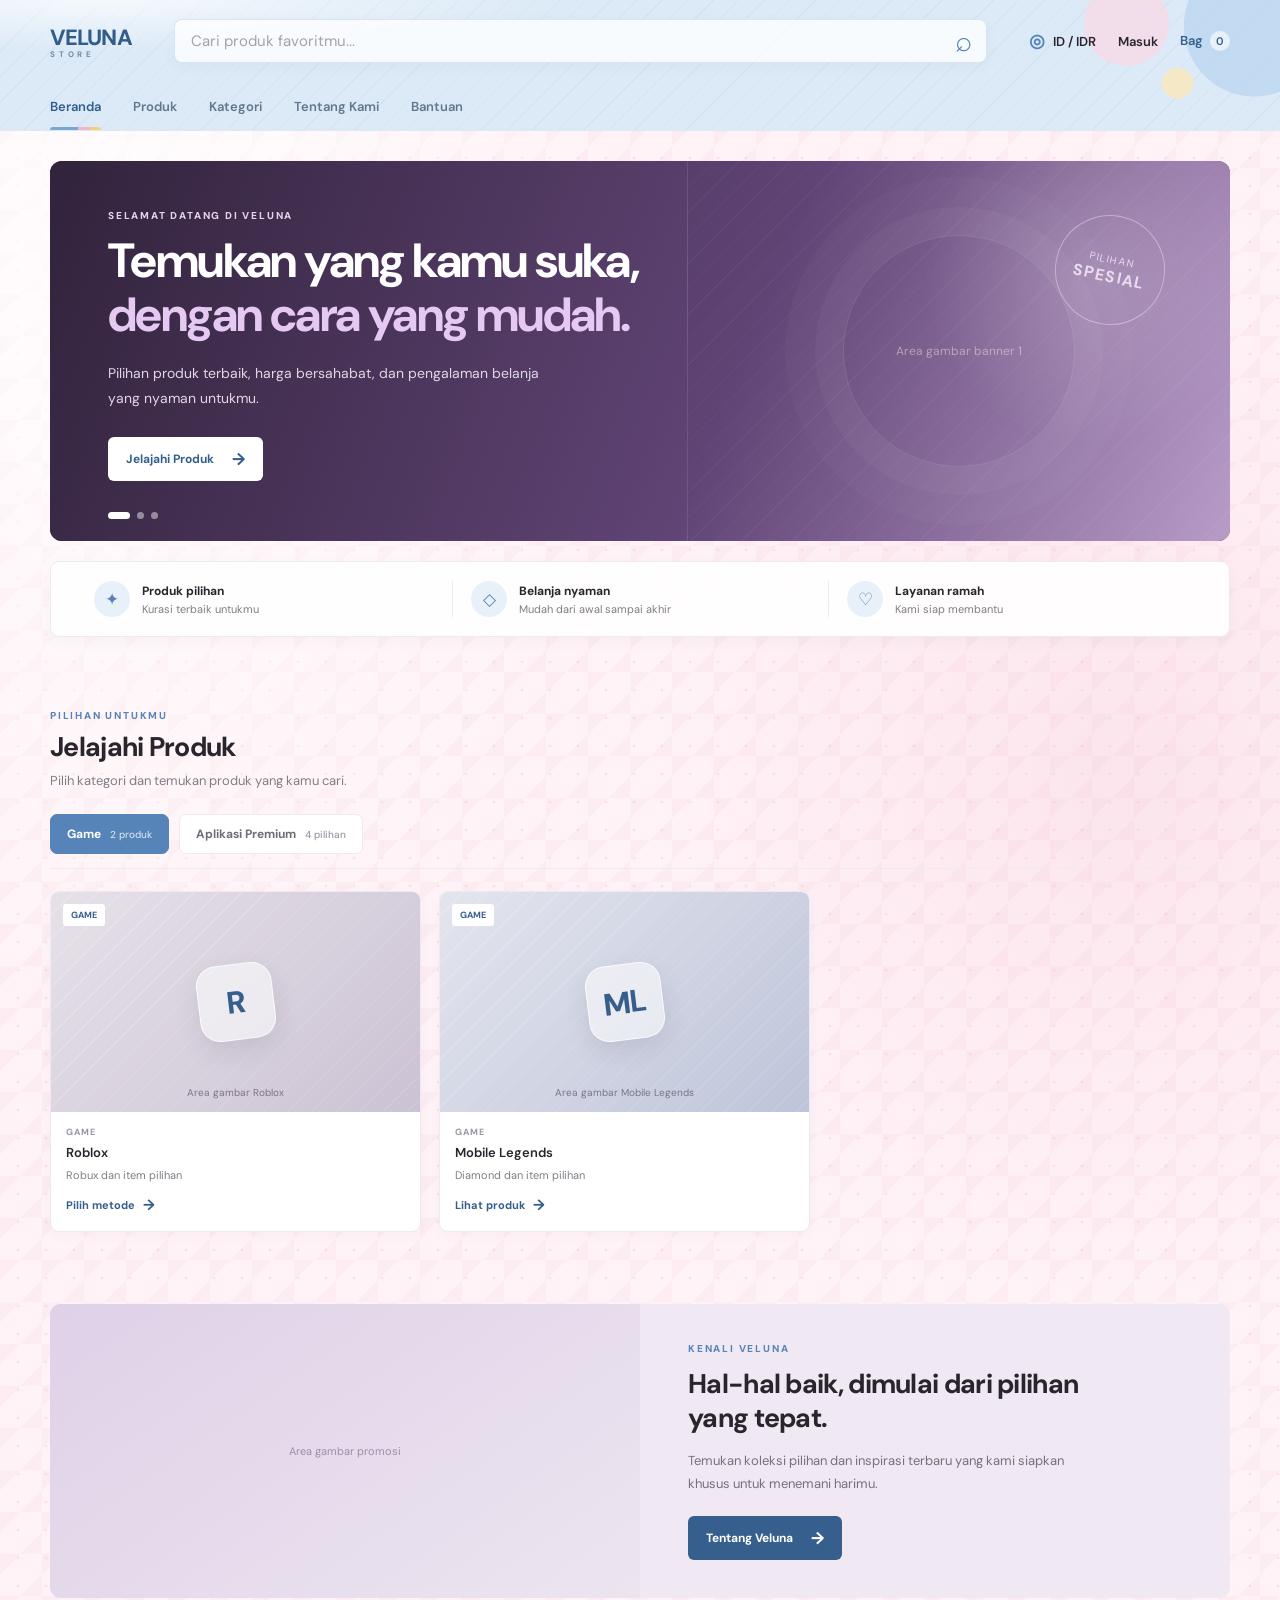
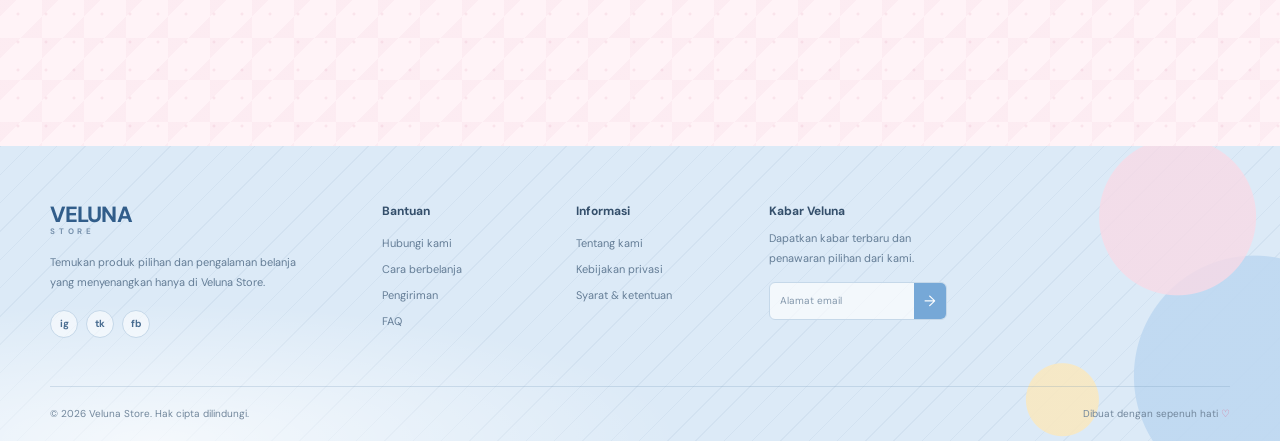
==== index.html @ 5e6383b8 "Roblox Feature Store" ====
<!DOCTYPE html>
<html lang="id">
<head>
  <meta charset="UTF-8">
  <meta name="viewport" content="width=device-width, initial-scale=1.0">
  <meta name="description" content="Veluna Store — temukan produk pilihan dan penawaran spesial.">
  <title>Veluna Store — Belanja Pilihanmu</title>
  <link rel="preconnect" href="https://fonts.googleapis.com">
  <link rel="preconnect" href="https://fonts.gstatic.com" crossorigin>
  <link href="https://fonts.googleapis.com/css2?family=DM+Sans:wght@400;500;600;700;800&display=swap" rel="stylesheet">
  <link rel="stylesheet" href="style.css">
</head>
<body>
  <header class="site-header">
    <div class="header-top page-width">
      <a class="brand" href="#" aria-label="Veluna Store beranda">VELUNA<span>STORE</span></a>

      <form class="search" role="search">
        <label class="sr-only" for="site-search">Cari produk</label>
        <input id="site-search" type="search" placeholder="Cari produk favoritmu...">
        <button type="submit" aria-label="Cari">⌕</button>
      </form>

      <div class="header-actions">
        <button class="locale" type="button"><span aria-hidden="true">◎</span> ID / IDR</button>
        <a class="login-link" href="#">Masuk</a>
        <a class="cart-link" href="#" aria-label="Keranjang belanja">Bag <span>0</span></a>
      </div>
    </div>

    <nav class="main-nav page-width" aria-label="Navigasi utama">
      <a class="active" href="#">Beranda</a>
      <a href="#produk">Produk</a>
      <a href="#kategori">Kategori</a>
      <a href="#tentang">Tentang Kami</a>
      <a href="#bantuan">Bantuan</a>
    </nav>
  </header>

  <main>
    <section class="hero page-width" aria-label="Penawaran unggulan" aria-roledescription="carousel" data-carousel>
      <div class="hero-track" data-carousel-track aria-live="off">
        <article class="hero-slide is-active" aria-roledescription="slide" aria-label="1 dari 3">
          <div class="hero-copy">
            <p class="eyebrow">SELAMAT DATANG DI VELUNA</p>
            <h1>Temukan yang kamu suka,<br><span>dengan cara yang mudah.</span></h1>
            <p class="hero-description">Pilihan produk terbaik, harga bersahabat, dan pengalaman belanja yang nyaman untukmu.</p>
            <a class="button button-light" href="#produk">Jelajahi Produk <span aria-hidden="true">→</span></a>
          </div>
          <div class="hero-art" aria-label="Area gambar banner pertama" role="img">
            <span class="image-hint">Area gambar banner 1</span>
            <span class="hero-badge">PILIHAN<br><strong>SPESIAL</strong></span>
          </div>
        </article>
        <article class="hero-slide" aria-roledescription="slide" aria-label="2 dari 3" aria-hidden="true" inert>
          <div class="hero-copy">
            <p class="eyebrow">KOLEKSI TERBARU</p>
            <h1>Awali harimu dengan<br><span>inspirasi yang baru.</span></h1>
            <p class="hero-description">Jelajahi koleksi terbaru Veluna dan temukan pilihan yang paling cocok untukmu.</p>
            <a class="button button-light" href="#produk">Lihat Koleksi <span aria-hidden="true">→</span></a>
          </div>
          <div class="hero-art" aria-label="Area gambar banner kedua" role="img">
            <span class="image-hint">Area gambar banner 2</span>
            <span class="hero-badge">KOLEKSI<br><strong>BARU</strong></span>
          </div>
        </article>
        <article class="hero-slide" aria-roledescription="slide" aria-label="3 dari 3" aria-hidden="true" inert>
          <div class="hero-copy">
            <p class="eyebrow">PENAWARAN KHUSUS</p>
            <h1>Hal istimewa untuk<br><span>momen spesialmu.</span></h1>
            <p class="hero-description">Temukan produk pilihan dan penawaran menarik yang sudah disiapkan untukmu.</p>
            <a class="button button-light" href="#produk">Temukan Pilihan <span aria-hidden="true">→</span></a>
          </div>
          <div class="hero-art" aria-label="Area gambar banner ketiga" role="img">
            <span class="image-hint">Area gambar banner 3</span>
            <span class="hero-badge">PILIHAN<br><strong>VELUNA</strong></span>
          </div>
        </article>
      </div>
      <button class="carousel-arrow carousel-previous" type="button" aria-label="Banner sebelumnya" data-carousel-previous>‹</button>
      <button class="carousel-arrow carousel-next" type="button" aria-label="Banner berikutnya" data-carousel-next>›</button>
      <div class="hero-dots" role="group" aria-label="Pilih banner">
        <button class="selected" type="button" aria-label="Tampilkan banner 1" aria-current="true" data-carousel-dot="0"></button>
        <button type="button" aria-label="Tampilkan banner 2" data-carousel-dot="1"></button>
        <button type="button" aria-label="Tampilkan banner 3" data-carousel-dot="2"></button>
      </div>
    </section>

    <section class="benefits page-width" aria-label="Keunggulan Veluna Store">
      <div><span class="benefit-icon">✦</span><p><strong>Produk pilihan</strong><small>Kurasi terbaik untukmu</small></p></div>
      <div><span class="benefit-icon">◇</span><p><strong>Belanja nyaman</strong><small>Mudah dari awal sampai akhir</small></p></div>
      <div><span class="benefit-icon">♡</span><p><strong>Layanan ramah</strong><small>Kami siap membantu</small></p></div>
    </section>

    <section class="product-section page-width" id="produk">
      <div class="section-heading">
        <div>
          <p class="eyebrow">PILIHAN UNTUKMU</p>
          <h2>Jelajahi Produk</h2>
          <p class="section-description">Pilih kategori dan temukan produk yang kamu cari.</p>
        </div>
      </div>

      <div class="category-pills" id="kategori" role="tablist" aria-label="Kategori produk">
        <button class="pill active" id="tab-game" type="button" role="tab" aria-selected="true" aria-controls="panel-game" data-product-tab="game">Game <span>2 produk</span></button>
        <button class="pill" id="tab-premium" type="button" role="tab" aria-selected="false" aria-controls="panel-premium" data-product-tab="premium" tabindex="-1">Aplikasi Premium <span>4 pilihan</span></button>
      </div>

      <div class="product-panel" id="panel-game" role="tabpanel" aria-labelledby="tab-game" data-product-panel="game">
        <div class="product-grid game-grid">
          <article class="product-card">
            <a class="product-image game-image roblox-image" href="roblox.html" data-roblox-methods aria-label="Pilih metode top up Roblox"><span class="game-mark" aria-hidden="true">R</span><span class="image-label">Area gambar Roblox</span><b>GAME</b></a>
            <div class="product-info"><p class="product-category">GAME</p><h3>Roblox</h3><p class="product-detail">Robux dan item pilihan</p><a class="product-cta" href="roblox.html" data-roblox-methods>Pilih metode <span aria-hidden="true">→</span></a></div>
          </article>
          <article class="product-card">
            <a class="product-image game-image ml-image" href="#" aria-label="Area gambar Mobile Legends"><span class="game-mark" aria-hidden="true">ML</span><span class="image-label">Area gambar Mobile Legends</span><b>GAME</b></a>
            <div class="product-info"><p class="product-category">GAME</p><h3>Mobile Legends</h3><p class="product-detail">Diamond dan item pilihan</p><a class="product-cta" href="#">Lihat produk <span aria-hidden="true">→</span></a></div>
          </article>
        </div>
      </div>

      <div class="product-panel" id="panel-premium" role="tabpanel" aria-labelledby="tab-premium" data-product-panel="premium" hidden>
        <div class="product-grid premium-grid">
          <article class="product-card">
            <a class="product-image premium-image" href="#" aria-label="Area gambar aplikasi premium 1"><span class="premium-mark">01</span><span class="image-label">Area gambar aplikasi</span><b>SEGERA HADIR</b></a>
            <div class="product-info"><p class="product-category">APLIKASI PREMIUM</p><h3>Nama aplikasi</h3><p class="product-detail">Detail produk menyusul</p><a class="product-cta" href="#">Lihat detail <span aria-hidden="true">→</span></a></div>
          </article>
          <article class="product-card">
            <a class="product-image premium-image premium-tone-two" href="#" aria-label="Area gambar aplikasi premium 2"><span class="premium-mark">02</span><span class="image-label">Area gambar aplikasi</span><b>SEGERA HADIR</b></a>
            <div class="product-info"><p class="product-category">APLIKASI PREMIUM</p><h3>Nama aplikasi</h3><p class="product-detail">Detail produk menyusul</p><a class="product-cta" href="#">Lihat detail <span aria-hidden="true">→</span></a></div>
          </article>
          <article class="product-card">
            <a class="product-image premium-image premium-tone-three" href="#" aria-label="Area gambar aplikasi premium 3"><span class="premium-mark">03</span><span class="image-label">Area gambar aplikasi</span><b>SEGERA HADIR</b></a>
            <div class="product-info"><p class="product-category">APLIKASI PREMIUM</p><h3>Nama aplikasi</h3><p class="product-detail">Detail produk menyusul</p><a class="product-cta" href="#">Lihat detail <span aria-hidden="true">→</span></a></div>
          </article>
          <article class="product-card">
            <a class="product-image premium-image premium-tone-four" href="#" aria-label="Area gambar aplikasi premium 4"><span class="premium-mark">04</span><span class="image-label">Area gambar aplikasi</span><b>SEGERA HADIR</b></a>
            <div class="product-info"><p class="product-category">APLIKASI PREMIUM</p><h3>Nama aplikasi</h3><p class="product-detail">Detail produk menyusul</p><a class="product-cta" href="#">Lihat detail <span aria-hidden="true">→</span></a></div>
          </article>
        </div>
      </div>
    </section>

    <section class="promo page-width">
      <div class="promo-art" role="img" aria-label="Area gambar promosi"><span>Area gambar promosi</span></div>
      <div class="promo-copy">
        <p class="eyebrow">KENALI VELUNA</p>
        <h2>Hal-hal baik, dimulai dari pilihan yang tepat.</h2>
        <p>Temukan koleksi pilihan dan inspirasi terbaru yang kami siapkan khusus untuk menemani harimu.</p>
        <a class="button button-dark" href="#tentang">Tentang Veluna <span aria-hidden="true">→</span></a>
      </div>
    </section>

    <section class="article-section page-width" id="artikel">
      <!-- <div class="section-heading">
        <div>
          <p class="eyebrow">CERITA & INSPIRASI</p>
          <h2>Artikel terbaru</h2>
          <p class="section-description">Temukan cerita, tips, dan inspirasi dari Veluna.</p>
        </div>
        <a class="text-link" href="#">Lihat semua artikel <span aria-hidden="true">→</span></a>
      </div>
      <div class="article-grid">
        <a class="article-card" href="#"><span class="article-image"><span>Area gambar artikel</span></span><span class="article-content"><small>INSPIRASI · 5 MENIT BACA</small><strong>Temukan inspirasi baru bersama Veluna</strong><span>Baca selengkapnya →</span></span></a>
        <a class="article-card" href="#"><span class="article-image article-image-two"><span>Area gambar artikel</span></span><span class="article-content"><small>PANDUAN · 3 MENIT BACA</small><strong>Tips memilih produk yang tepat untukmu</strong><span>Baca selengkapnya →</span></span></a>
        <a class="article-card" href="#"><span class="article-image article-image-three"><span>Area gambar artikel</span></span><span class="article-content"><small>VELUNA · 4 MENIT BACA</small><strong>Cerita di balik koleksi pilihan kami</strong><span>Baca selengkapnya →</span></span></a>
      </div> -->
    </section>
  </main>

  <dialog class="roblox-method-dialog" aria-labelledby="roblox-method-title" data-roblox-method-dialog>
    <div class="method-dialog-content">
      <button class="method-dialog-close" type="button" aria-label="Tutup pilihan metode" data-method-dialog-close>×</button>
      <p class="eyebrow">PILIH JENIS LAYANAN</p>
      <h2 id="roblox-method-title">Top up Roblox</h2>
      <p class="method-dialog-intro">Pilih metode kategori Roblox untuk melihat paket yang tersedia.</p>
      <div class="roblox-method-options">
        <a class="roblox-method-option" href="roblox.html">
          <span class="method-option-icon" aria-hidden="true">V</span>
          <span><strong>Robux Visend</strong><small>Proses kirim Robux hanya menggunakan username.</small></span>
          <span class="method-option-arrow" aria-hidden="true">→</span>
        </a>
        <a class="roblox-method-option vilog-option" href="roblox-vilog.html">
          <span class="method-option-icon" aria-hidden="true">V</span>
          <span><strong>Robux Vilog</strong><small>Proses kirim Robux menggunakan login akun.</small></span>
          <span class="method-option-arrow" aria-hidden="true">→</span>
        </a>
        <a class="roblox-method-option gig-option" href="roblox-gig.html">
          <span class="method-option-icon" aria-hidden="true">G</span>
          <span><strong>GIG <small>(Gift in Game)</small></strong><small>Halaman sedang disiapkan.</small></span>
          <span class="method-option-arrow" aria-hidden="true">→</span>
        </a>
      </div>
      <p class="method-security-note"><span aria-hidden="true">♧</span> Data dijamin keamanan dan kerahasiaan nya.</p>
    </div>
  </dialog>

  <footer class="site-footer" id="tentang">
    <div class="footer-main page-width">
      <div class="footer-about">
        <a class="brand footer-brand" href="#">VELUNA<span>STORE</span></a>
        <p>Temukan produk pilihan dan pengalaman belanja yang menyenangkan hanya di Veluna Store.</p>
        <div class="social-links" aria-label="Media sosial"><a href="#" aria-label="Instagram">ig</a><a href="#" aria-label="TikTok">tk</a><a href="#" aria-label="Facebook">fb</a></div>
      </div>
      <div class="footer-column">
        <h2>Bantuan</h2>
        <a href="#bantuan">Hubungi kami</a><a href="#bantuan">Cara berbelanja</a><a href="#bantuan">Pengiriman</a><a href="#bantuan">FAQ</a>
      </div>
      <div class="footer-column">
        <h2>Informasi</h2>
        <a href="#">Tentang kami</a><a href="#">Kebijakan privasi</a><a href="#">Syarat & ketentuan</a>
      </div>
      <div class="footer-column newsletter" id="bantuan">
        <h2>Kabar Veluna</h2>
        <p>Dapatkan kabar terbaru dan penawaran pilihan dari kami.</p>
        <form><label class="sr-only" for="email">Alamat email</label><input id="email" type="email" placeholder="Alamat email"><button type="submit" aria-label="Daftar">→</button></form>
      </div>
    </div>
    <div class="footer-bottom page-width"><p>© 2026 Veluna Store. Hak cipta dilindungi.</p><p>Dibuat dengan sepenuh hati <span aria-hidden="true">♡</span></p></div>
  </footer>
  <script src="script.js"></script>
</body>
</html>
---- style.css ----
:root {
  color-scheme: light;
  --ink: #29252d;
  --muted: #817c85;
  --surface: #ffffff;
  --canvas: #fff3f7;
  --line: #eeeaf0;
  --accent: #5684b8;
  --accent-dark: #365f8d;
  --lavender: #e8f1fa;
  --sky-soft: #eaf4fc;
  --sky: #d7eafb;
  --pink-soft: #fbe8ef;
  --pink: #eaa8bf;
  --yellow-soft: #fff5d8;
  --yellow: #f0d27c;
  --page-width: 1180px;
}

* { box-sizing: border-box; }

html { scroll-behavior: smooth; }

body {
  margin: 0;
  background-color: var(--canvas);
  background-image:
    radial-gradient(ellipse at 10% 12%, rgb(255 255 255 / 84%), transparent 31rem),
    radial-gradient(ellipse at 88% 38%, rgb(239 167 192 / 19%), transparent 30rem),
    radial-gradient(circle at 18px 18px, rgb(219 131 164 / 14%) 1.2px, transparent 1.8px),
    linear-gradient(135deg, rgb(225 151 178 / 8%) 25%, transparent 25%, transparent 75%, rgb(225 151 178 / 8%) 75%);
  background-size: auto, auto, 28px 28px, 42px 42px;
  color: var(--ink);
  font-family: "DM Sans", Arial, sans-serif;
  font-size: 15px;
  -webkit-font-smoothing: antialiased;
}

a { color: inherit; text-decoration: none; }
button, input { font: inherit; }
button, a { -webkit-tap-highlight-color: transparent; }

.page-width { width: min(var(--page-width), calc(100% - 64px)); margin-inline: auto; }
.sr-only { position: absolute; width: 1px; height: 1px; padding: 0; margin: -1px; overflow: hidden; clip: rect(0, 0, 0, 0); white-space: nowrap; border: 0; }

.site-header {
  position: relative;
  isolation: isolate;
  overflow: hidden;
  border-bottom: 1px solid #dce9f5;
  background-color: #dceaf7;
  background-image:
    radial-gradient(ellipse at 8% 0%, rgb(255 255 255 / 70%), transparent 29rem),
    radial-gradient(circle at 88% 18%, rgb(248 218 230 / 78%) 0 42px, transparent 43px),
    radial-gradient(circle at 92% 64%, rgb(250 232 190 / 86%) 0 15px, transparent 16px),
    radial-gradient(circle at 98% 20%, rgb(190 216 241 / 88%) 0 70px, transparent 71px),
    repeating-linear-gradient(135deg, rgb(54 95 141 / 5%) 0 1px, transparent 1px 18px);
}
.header-top { min-height: 82px; display: flex; align-items: center; gap: 42px; }
.brand { flex: 0 0 auto; color: #315d8a; font-size: 22px; font-weight: 800; letter-spacing: -.9px; }
.brand span { display: block; margin-top: -3px; color: #718ba6; font-size: 8px; font-weight: 700; letter-spacing: 3.8px; }
.search { height: 44px; flex: 1; display: flex; border: 1px solid rgb(119 158 194 / 24%); border-radius: 8px; background: rgb(255 255 255 / 78%); box-shadow: 0 4px 14px rgb(65 105 145 / 4%); }
.search input { width: 100%; padding: 0 16px; border: 0; outline: 0; background: transparent; color: var(--ink); }
.search input::placeholder { color: #a7a1aa; }
.search button { width: 48px; border: 0; background: transparent; color: var(--accent); font-size: 29px; cursor: pointer; }
.header-actions { display: flex; align-items: center; gap: 22px; white-space: nowrap; font-size: 13px; font-weight: 600; }
.locale { padding: 0; border: 0; background: none; color: var(--ink); cursor: pointer; }
.locale span { margin-right: 5px; color: var(--accent); font-size: 18px; vertical-align: -1px; }
.cart-link { color: var(--accent-dark); }
.cart-link span { display: inline-grid; width: 20px; height: 20px; margin-left: 4px; place-items: center; border-radius: 50%; background: var(--lavender); font-size: 11px; }
.main-nav { position: relative; min-height: 48px; display: flex; align-items: stretch; gap: 32px; }
.main-nav a { position: relative; display: flex; align-items: center; color: #61778e; font-size: 13px; font-weight: 600; }
.main-nav a:hover, .main-nav a.active { color: #315d8a; }
.main-nav a.active::after { position: absolute; right: 0; bottom: 0; left: 0; height: 3px; border-radius: 4px 4px 0 0; background: linear-gradient(90deg, #76a8d7 0 55%, #efb6c9 55% 78%, #f0d27c 78%); content: ""; }

.hero { position: relative; min-height: 380px; margin-top: 30px; overflow: hidden; border-radius: 12px; background: #493454; color: #fff; isolation: isolate; }
.hero-track { position: absolute; inset: 0; display: flex; transition: transform 750ms cubic-bezier(.22, .72, .24, 1); will-change: transform; }
.hero-slide { position: relative; flex: 0 0 100%; min-height: 380px; display: flex; align-items: center; overflow: hidden; background: linear-gradient(112deg, #33243d 2%, #604475 58%, #b99bc8 100%); }
.hero-slide:nth-child(2) { background: linear-gradient(112deg, #26343a 2%, #426b70 58%, #a4c5bc 100%); }
.hero-slide:nth-child(3) { background: linear-gradient(112deg, #423046 2%, #84577a 58%, #d2a9bd 100%); }
.hero-copy { position: relative; z-index: 1; width: 58%; padding: 54px 58px 66px; }
.eyebrow { margin: 0 0 12px; color: var(--accent); font-size: 10px; font-weight: 800; letter-spacing: 1.8px; }
.hero .eyebrow { color: #e4d4ed; }
.hero h1 { margin: 0; font-size: clamp(32px, 4vw, 48px); line-height: 1.14; letter-spacing: -1.6px; }
.hero h1 span { color: #e5c9f3; }
.hero-description { max-width: 455px; margin: 18px 0 26px; color: #e0d7e6; font-size: 14px; line-height: 1.8; }
.button { min-height: 44px; display: inline-flex; align-items: center; justify-content: center; gap: 18px; padding: 0 18px; border-radius: 6px; font-size: 12px; font-weight: 700; }
.button-light { background: #fff; color: var(--accent-dark); }
.button span { font-size: 17px; }
.hero-art { position: absolute; inset: 0 0 0 auto; width: 46%; display: grid; place-items: center; overflow: hidden; border-left: 1px solid rgb(255 255 255 / 10%); background: radial-gradient(circle at 75% 30%, rgb(255 255 255 / 17%), transparent 35%), repeating-linear-gradient(135deg, rgb(255 255 255 / 4%) 0 1px, transparent 1px 18px); }
.hero-art::before { position: absolute; width: 230px; height: 230px; border: 1px solid rgb(255 255 255 / 12%); border-radius: 50%; box-shadow: 0 0 0 28px rgb(255 255 255 / 3%), 0 0 0 58px rgb(255 255 255 / 2%); content: ""; }
.image-hint { color: rgb(255 255 255 / 42%); font-size: 12px; }
.hero-badge { position: absolute; top: 54px; right: 65px; width: 110px; height: 110px; display: grid; align-content: center; border: 1px solid rgb(255 255 255 / 36%); border-radius: 50%; color: #eadcf0; font-size: 10px; letter-spacing: 1.5px; text-align: center; transform: rotate(12deg); }
.hero-badge strong { font-size: 16px; }
.hero-dots { position: absolute; z-index: 2; bottom: 22px; left: 58px; display: flex; gap: 7px; }
.hero-dots button { width: 7px; height: 7px; padding: 0; border: 0; border-radius: 8px; background: rgb(255 255 255 / 45%); cursor: pointer; transition: width 220ms ease, background 220ms ease; }
.hero-dots button.selected { width: 22px; background: #fff; }
.carousel-arrow { position: absolute; z-index: 2; top: 50%; width: 36px; height: 36px; display: grid; place-items: center; padding: 0 0 3px; border: 1px solid rgb(255 255 255 / 38%); border-radius: 50%; background: rgb(40 30 48 / 25%); color: #fff; font-size: 25px; cursor: pointer; opacity: 0; transform: translateY(-50%); transition: opacity 180ms ease, background 180ms ease, transform 180ms ease; }
.carousel-previous { left: 14px; }
.carousel-next { right: 14px; }
.hero:hover .carousel-arrow, .hero:focus-within .carousel-arrow { opacity: 1; }
.carousel-arrow:hover { background: rgb(40 30 48 / 65%); transform: translateY(-50%) scale(1.08); }

.benefits { display: grid; grid-template-columns: repeat(3, 1fr); margin-top: 20px; padding: 19px 25px; border: 1px solid var(--line); border-radius: 9px; background: rgb(255 255 255 / 92%); box-shadow: 0 5px 18px rgb(42 28 51 / 3%); }
.benefits > div { display: flex; align-items: center; gap: 12px; padding-left: 18px; }
.benefits > div + div { border-left: 1px solid var(--line); }
.benefit-icon { width: 36px; height: 36px; display: grid; place-items: center; border-radius: 50%; background: var(--lavender); color: var(--accent); font-size: 17px; }
.benefits p { display: grid; gap: 3px; margin: 0; }
.benefits strong { font-size: 12px; }
.benefits small { color: var(--muted); font-size: 11px; }

.product-section, .article-section { padding-top: 72px; }
.section-heading { display: flex; align-items: end; justify-content: space-between; gap: 20px; }
.section-heading .eyebrow { margin-bottom: 7px; }
.section-heading h2, .promo h2 { margin: 0; font-size: 27px; letter-spacing: -.7px; }
.section-description { margin: 8px 0 0; color: var(--muted); font-size: 13px; }
.text-link { padding-bottom: 4px; color: var(--accent-dark); font-size: 12px; font-weight: 700; white-space: nowrap; }
.text-link span { margin-left: 5px; font-size: 16px; }
.category-pills { display: flex; gap: 10px; margin: 25px 0 22px; padding-bottom: 14px; border-bottom: 1px solid var(--line); }
.pill { display: inline-flex; align-items: center; gap: 9px; padding: 11px 16px; border: 1px solid var(--line); border-radius: 7px; background: var(--surface); color: #716b75; font-size: 12px; font-weight: 700; cursor: pointer; }
.pill span { color: #9c95a0; font-size: 10px; font-weight: 500; }
.pill.active, .pill:hover { border-color: var(--accent); background: var(--accent); color: #fff; }
.pill.active span, .pill:hover span { color: rgb(255 255 255 / 75%); }
.product-panel[hidden] { display: none; }
.product-grid { display: grid; grid-template-columns: repeat(4, minmax(0, 1fr)); gap: 18px; }
.game-grid { grid-template-columns: repeat(2, minmax(0, 1fr)); max-width: 760px; }
.product-card { overflow: hidden; border: 1px solid var(--line); border-radius: 9px; background: var(--surface); box-shadow: 0 4px 14px rgb(42 28 51 / 3%); transition: transform 240ms ease, box-shadow 240ms ease, border-color 240ms ease; }
.product-card:hover { transform: translateY(-7px); border-color: #ded0e8; box-shadow: 0 16px 30px rgb(42 28 51 / 11%); }
.product-image { position: relative; min-height: 205px; display: grid; place-items: center; background: #eee9f1; color: #aaa1af; font-size: 11px; transition: filter 240ms ease; }
.product-card:hover .product-image { filter: saturate(1.12) brightness(1.025); }
.product-image.tone-two { background: #f1e9e7; }
.product-image.tone-three { background: #e9edef; }
.product-image.tone-four { background: #f2eee5; }
.product-image b { position: absolute; top: 12px; left: 12px; padding: 5px 8px; border-radius: 3px; background: #fff; color: var(--accent-dark); font-size: 9px; font-weight: 700; }
.product-info { padding: 14px 15px 16px; }
.product-category { margin: 0 0 6px; color: #9c95a0; font-size: 9px; font-weight: 700; letter-spacing: 1px; }
.product-info h3 { margin: 0; font-size: 13px; font-weight: 600; }
.product-detail { margin: 7px 0 0; color: var(--muted); font-size: 11px; }
.product-cta { display: inline-flex; align-items: center; gap: 8px; margin-top: 13px; color: var(--accent-dark); font-size: 11px; font-weight: 700; }
.product-cta span { font-size: 15px; transition: transform 180ms ease; }
.product-cta:hover span { transform: translateX(4px); }
.game-image { min-height: 220px; overflow: hidden; background: linear-gradient(135deg, #dcd5e4, #f1ecf5); }
.game-image::after, .premium-image::after { position: absolute; inset: 0; background: repeating-linear-gradient(135deg, rgb(255 255 255 / 0%) 0 16px, rgb(255 255 255 / 18%) 16px 17px); content: ""; pointer-events: none; }
.roblox-image { background: linear-gradient(135deg, #e6e1e9, #cbc2d3); }
.ml-image { background: linear-gradient(135deg, #e3e5ee, #bec4d9); }
.game-mark, .premium-mark { position: relative; z-index: 1; width: 76px; height: 76px; display: grid; place-items: center; border: 1px solid rgb(255 255 255 / 75%); border-radius: 20px; background: rgb(255 255 255 / 55%); box-shadow: 0 10px 24px rgb(48 36 58 / 10%); color: var(--accent-dark); font-size: 31px; font-weight: 800; transform: rotate(-7deg); transition: transform 240ms ease; }
.product-card:hover .game-mark, .product-card:hover .premium-mark { transform: rotate(0) scale(1.08); }
.game-image .image-label, .premium-image .image-label { position: absolute; z-index: 1; bottom: 13px; color: rgb(55 44 64 / 55%); font-size: 10px; }
.game-image b, .premium-image b { z-index: 1; }
.premium-image { min-height: 190px; background: linear-gradient(135deg, #ece5f1, #d9c9e3); }
.premium-mark { width: 62px; height: 62px; border-radius: 50%; font-size: 20px; }
.premium-tone-two { background: linear-gradient(135deg, #f1e8e6, #e2c9c4); }
.premium-tone-three { background: linear-gradient(135deg, #e4ecea, #c8dcd5); }
.premium-tone-four { background: linear-gradient(135deg, #ece9df, #dbd3bc); }

.promo { min-height: 280px; display: grid; grid-template-columns: 1fr 1fr; margin-top: 72px; overflow: hidden; border-radius: 11px; background: #f0e9f4; transition: transform 240ms ease, box-shadow 240ms ease; }
.promo:hover { transform: translateY(-4px); box-shadow: 0 16px 32px rgb(42 28 51 / 9%); }
.promo-art { min-height: 280px; display: grid; place-items: center; background: linear-gradient(145deg, #dfd1e8, #ece5f0); color: #9d8da8; font-size: 11px; }
.promo-copy { align-self: center; padding: 38px 48px; }
.promo h2 { max-width: 400px; line-height: 1.25; }
.promo-copy > p:not(.eyebrow) { max-width: 405px; margin: 14px 0 21px; color: #77707c; font-size: 13px; line-height: 1.8; }
.button-dark { background: var(--accent-dark); color: #fff; }

.article-section { padding-bottom: 76px; }
.article-grid { display: grid; grid-template-columns: repeat(3, minmax(0, 1fr)); gap: 18px; margin-top: 24px; }
.article-card { overflow: hidden; border: 1px solid var(--line); border-radius: 9px; background: var(--surface); box-shadow: 0 4px 14px rgb(42 28 51 / 3%); transition: transform 240ms ease, box-shadow 240ms ease, border-color 240ms ease; }
.article-card:hover { transform: translateY(-6px); border-color: #ded0e8; box-shadow: 0 15px 28px rgb(42 28 51 / 10%); }
.article-image { min-height: 155px; display: grid; place-items: center; background: #eee9f1; color: #aaa1af; font-size: 11px; }
.article-image-two { background: #f1e9e7; }
.article-image-three { background: #e9edef; }
.article-content { display: grid; gap: 9px; padding: 17px; }
.article-content small { color: #9a929d; font-size: 9px; font-weight: 700; letter-spacing: .8px; }
.article-content strong { font-size: 14px; line-height: 1.45; }
.article-content > span { color: var(--accent-dark); font-size: 11px; font-weight: 700; }

.site-footer {
  position: relative;
  isolation: isolate;
  overflow: hidden;
  background-color: #dceaf7;
  background-image:
    radial-gradient(ellipse at 12% 100%, rgb(255 255 255 / 70%), transparent 33rem),
    radial-gradient(circle at 92% 24%, rgb(248 218 230 / 80%) 0 78px, transparent 79px),
    radial-gradient(circle at 83% 86%, rgb(250 232 190 / 85%) 0 36px, transparent 37px),
    radial-gradient(circle at 98% 78%, rgb(190 216 241 / 90%) 0 120px, transparent 121px),
    repeating-linear-gradient(135deg, rgb(54 95 141 / 6%) 0 1px, transparent 1px 20px);
  color: #344f6b;
}
.footer-main { display: grid; grid-template-columns: 1.5fr .8fr .8fr .9fr 1.25fr; gap: 35px; padding-top: 54px; padding-bottom: 48px; }
.footer-brand { color: #315d8a; }
.footer-brand span { color: #7892ad; }
.footer-about > p, .newsletter > p { max-width: 255px; margin: 17px 0; color: #647d96; font-size: 11px; line-height: 1.8; }
.social-links { display: flex; gap: 8px; }
.social-links a { width: 28px; height: 28px; display: grid; place-items: center; border: 1px solid #c5d8e9; border-radius: 50%; background: rgb(255 255 255 / 55%); color: #496d91; font-size: 10px; font-weight: 700; }
.footer-column { display: flex; flex-direction: column; align-items: flex-start; gap: 12px; }
.footer-column h2 { margin: 3px 0 5px; font-size: 12px; }
.footer-column > a { color: #647d96; font-size: 11px; }
.footer-column > a:hover { color: #315d8a; }
.newsletter { gap: 0; }
.newsletter > p { margin: 5px 0 13px; }
.newsletter form { width: 100%; height: 38px; display: flex; overflow: hidden; border: 1px solid #c5d8e9; border-radius: 6px; background: rgb(255 255 255 / 68%); }
.newsletter input { width: 100%; min-width: 0; padding: 0 10px; border: 0; outline: 0; background: transparent; color: #344f6b; font-size: 10px; }
.newsletter input::placeholder { color: #8498ac; }
.newsletter button { width: 38px; border: 0; background: #76a8d7; color: #fff; cursor: pointer; }
.footer-bottom { min-height: 55px; display: flex; align-items: center; justify-content: space-between; border-top: 1px solid rgb(106 144 178 / 23%); color: #71869b; font-size: 10px; }
.footer-bottom p { margin: 0; }
.footer-bottom span { color: #d9789a; }

.benefits > div { transition: transform 220ms ease; }
.benefits > div:hover { transform: translateY(-3px); }
.benefit-icon { transition: transform 220ms ease, background-color 220ms ease; }
.benefits > div:hover .benefit-icon { transform: rotate(-10deg) scale(1.08); background: #e8dbf0; }
.button, .pill, .social-links a, .main-nav a { transition: color 180ms ease, background-color 180ms ease, border-color 180ms ease, transform 180ms ease, box-shadow 180ms ease; }
.button:hover { transform: translateY(-2px); box-shadow: 0 7px 16px rgb(32 20 40 / 14%); }
.pill:hover { transform: translateY(-2px); }
.social-links a:hover { transform: translateY(-3px); border-color: #b89ac9; color: #fff; }
:where(a, button, input):focus-visible { outline: 3px solid #c9a9dc; outline-offset: 3px; }

.roblox-method-dialog { width: min(520px, calc(100% - 32px)); max-width: 520px; max-height: calc(100% - 32px); padding: 0; overflow: auto; border: 1px solid #dce8f3; border-radius: 16px; background: #fff; color: var(--ink); box-shadow: 0 24px 80px rgb(34 55 78 / 22%); }
.roblox-method-dialog::backdrop { background: rgb(37 54 74 / 42%); backdrop-filter: blur(4px); }
.method-dialog-content { position: relative; padding: 30px; }
.method-dialog-close { position: absolute; top: 15px; right: 16px; width: 34px; height: 34px; border: 1px solid #e4ebf2; border-radius: 50%; background: #f7fafd; color: #637a91; font-size: 23px; line-height: 1; cursor: pointer; transition: background 180ms ease, transform 180ms ease; }
.method-dialog-close:hover { transform: rotate(90deg); background: #fbe8ef; }
.method-dialog-content > .eyebrow { margin-bottom: 7px; }
.method-dialog-content > h2 { margin: 0; color: #365f8d; font-size: 25px; letter-spacing: -.5px; }
.method-dialog-intro { margin: 8px 0 20px; color: #78889a; font-size: 12px; }
.roblox-method-options { display: grid; gap: 10px; }
.roblox-method-option { min-height: 75px; display: grid; grid-template-columns: 42px minmax(0, 1fr) 18px; align-items: center; gap: 12px; padding: 12px; border: 1px solid #e1e9f1; border-radius: 10px; background: linear-gradient(110deg, #f8fbfe, #fff); transition: transform 180ms ease, border-color 180ms ease, box-shadow 180ms ease; }
.roblox-method-option:hover { transform: translateY(-2px); border-color: #9bb9d5; box-shadow: 0 8px 20px rgb(54 95 141 / 10%); }
.method-option-icon { width: 40px; height: 40px; display: grid; place-items: center; border-radius: 12px; background: #e7f0f8; color: #4c7eaf; font-size: 17px; font-weight: 800; }
.vilog-option .method-option-icon { background: #f7e8ee; color: #bb6884; }
.gig-option .method-option-icon { background: #fff4d8; color: #a98531; }
.roblox-method-option > span:nth-child(2) { min-width: 0; display: grid; gap: 5px; }
.roblox-method-option strong { color: #3e5873; font-size: 12px; }
.roblox-method-option strong small { color: #8593a1; font-size: 9px; font-weight: 600; }
.roblox-method-option > span:nth-child(2) > small { color: #8492a0; font-size: 10px; line-height: 1.4; }
.method-option-arrow { color: #6d93b8; font-size: 18px; transition: transform 180ms ease; }
.roblox-method-option:hover .method-option-arrow { transform: translateX(3px); }
.method-security-note { display: flex; gap: 8px; align-items: center; margin: 16px 0 0; padding: 10px 12px; border-radius: 8px; background: #fff7e2; color: #796632; font-size: 10px; line-height: 1.5; }

@media (max-width: 900px) {
  .page-width { width: min(var(--page-width), calc(100% - 40px)); }
  .header-top { gap: 22px; }
  .header-actions { gap: 12px; }
  .hero-copy { width: 68%; padding-inline: 38px; }
  .hero-art { width: 38%; }
  .hero-badge { right: 30px; }
  .product-grid { grid-template-columns: repeat(2, minmax(0, 1fr)); }
  .product-image { min-height: 230px; }
  .footer-main { grid-template-columns: 1.3fr 1fr 1fr; gap: 32px; }
}

@media (max-width: 600px) {
  .page-width { width: calc(100% - 32px); }
  .header-top { min-height: 72px; flex-wrap: wrap; gap: 12px; padding-block: 12px; }
  .brand { font-size: 20px; }
  .header-actions { gap: 12px; margin-left: auto; font-size: 11px; }
  .locale { font-size: 0; }
  .locale span { font-size: 18px; }
  .search { order: 2; flex-basis: 100%; height: 40px; }
  .main-nav { min-height: 44px; gap: 23px; overflow-x: auto; scrollbar-width: none; }
  .main-nav::-webkit-scrollbar { display: none; }
  .main-nav a { flex: 0 0 auto; font-size: 11px; }
  .hero { min-height: 370px; margin-top: 18px; align-items: flex-start; }
  .hero-slide { min-height: 370px; align-items: flex-start; }
  .hero-copy { width: 100%; padding: 36px 25px 65px; }
  .hero h1 { font-size: 34px; }
  .hero-description { max-width: 330px; font-size: 12px; }
  .hero-art { inset: auto 0 0 auto; width: 40%; height: 105px; border: 0; }
  .hero-art .image-hint { font-size: 9px; }
  .hero-badge { top: 15px; right: 18px; width: 65px; height: 65px; font-size: 7px; }
  .hero-badge strong { font-size: 10px; }
  .hero-dots { bottom: 23px; left: 25px; }
  .method-dialog-content { padding: 25px 20px 20px; }
  .carousel-arrow { width: 30px; height: 30px; opacity: .8; }
  .carousel-previous { left: 9px; }
  .carousel-next { right: 9px; }
  .benefits { grid-template-columns: 1fr; gap: 14px; padding: 17px; }
  .benefits > div { padding: 0; }
  .benefits > div + div { padding-top: 12px; border-top: 1px solid var(--line); border-left: 0; }
  .product-section, .article-section { padding-top: 54px; }
  .section-heading h2, .promo h2 { font-size: 23px; }
  .section-description { font-size: 11px; }
  .text-link { font-size: 10px; }
  .category-pills { overflow-x: auto; padding-bottom: 4px; }
  .pill { flex: 0 0 auto; }
  .product-grid { gap: 11px; }
  .product-image { min-height: 150px; font-size: 9px; }
  .product-info { padding: 11px; }
  .product-info h3, .product-price { font-size: 11px; }
  .product-category { font-size: 8px; }
  .promo { grid-template-columns: 1fr; margin-top: 54px; }
  .promo-art { min-height: 160px; }
  .promo-copy { padding: 26px 23px 30px; }
  .article-grid { grid-template-columns: 1fr; gap: 12px; }
  .article-card { display: grid; grid-template-columns: 35% 1fr; }
  .article-image { min-height: 145px; font-size: 9px; text-align: center; }
  .article-content { align-content: center; padding: 12px; }
  .article-content strong { font-size: 12px; }
  .footer-main { grid-template-columns: repeat(2, minmax(0, 1fr)); gap: 28px 20px; padding-top: 38px; padding-bottom: 35px; }
  .footer-about { grid-column: 1 / -1; }
  .newsletter { grid-column: 1 / -1; }
  .footer-bottom { min-height: 60px; align-items: flex-start; flex-direction: column; justify-content: center; gap: 6px; }
}

@media (prefers-reduced-motion: reduce) {
  *, *::before, *::after { scroll-behavior: auto !important; transition-duration: .01ms !important; animation-duration: .01ms !important; animation-iteration-count: 1 !important; }
  .hero-track { transition: none; }
}
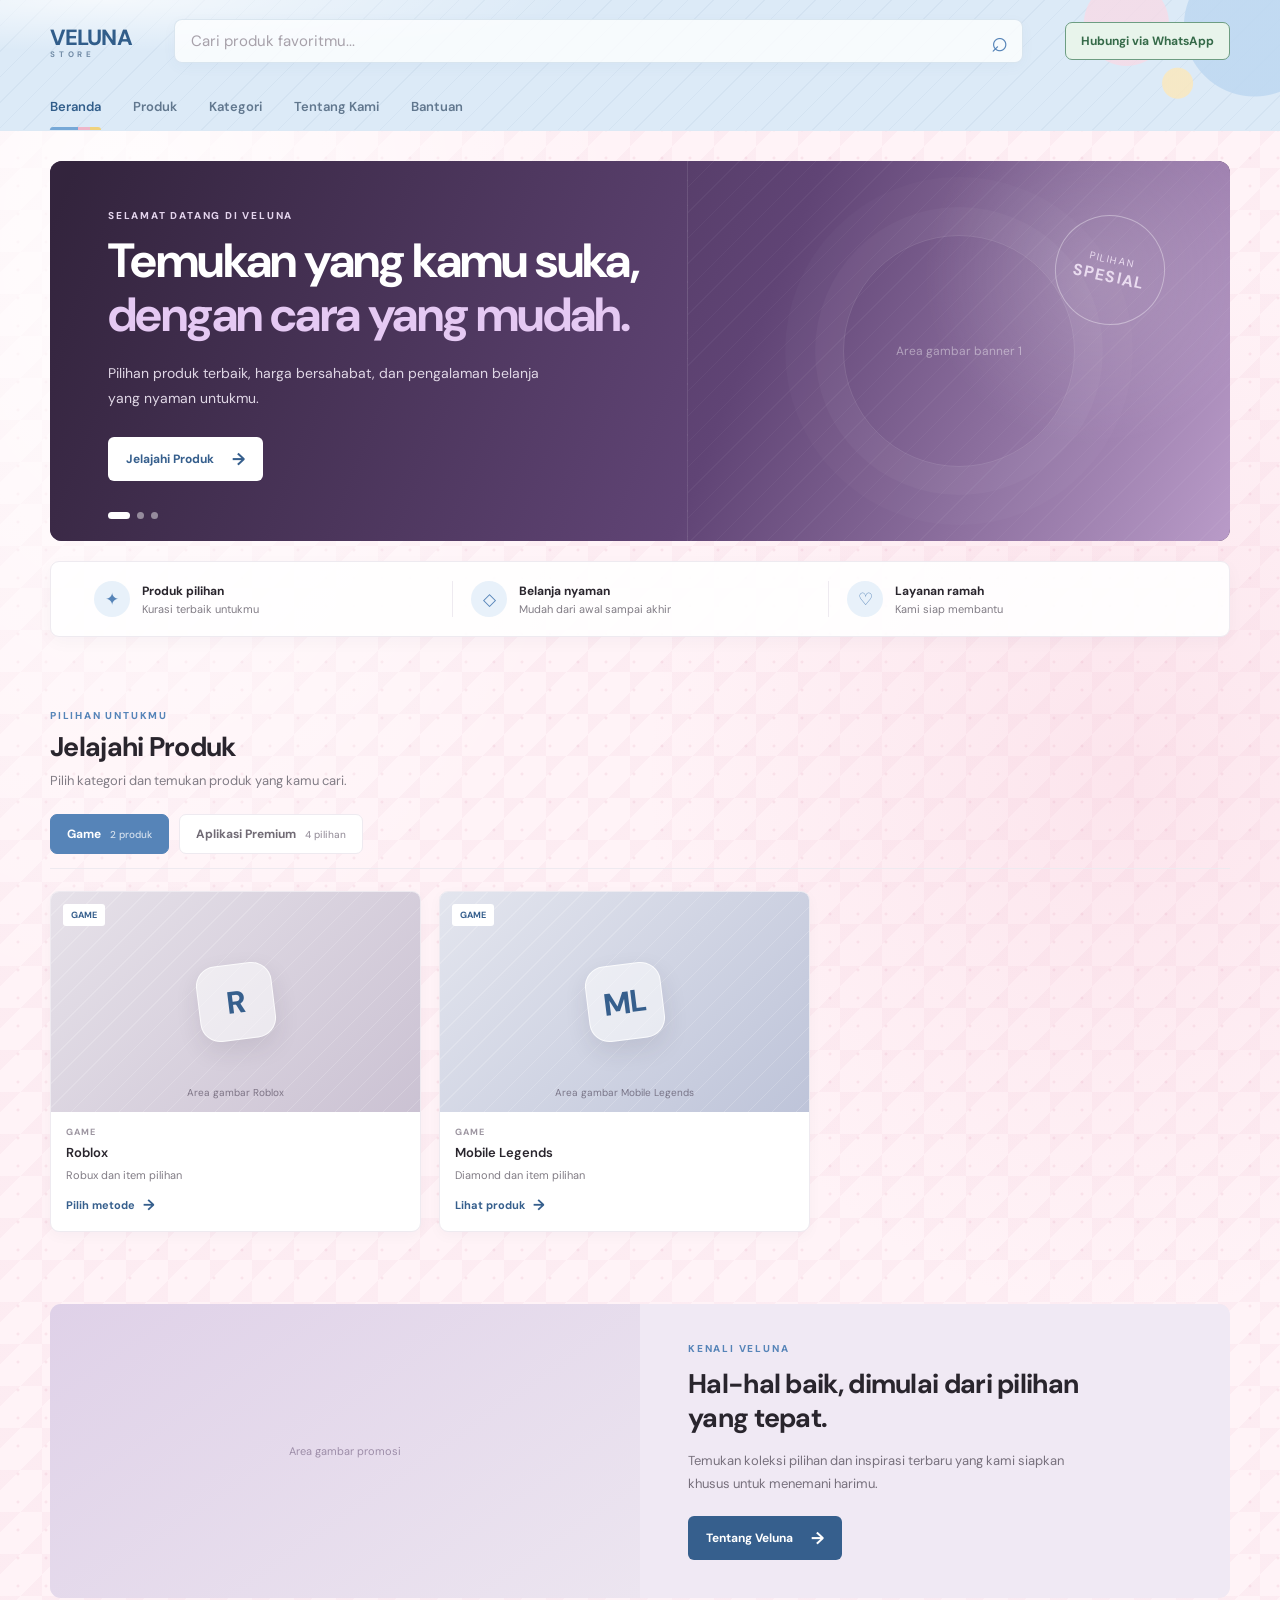
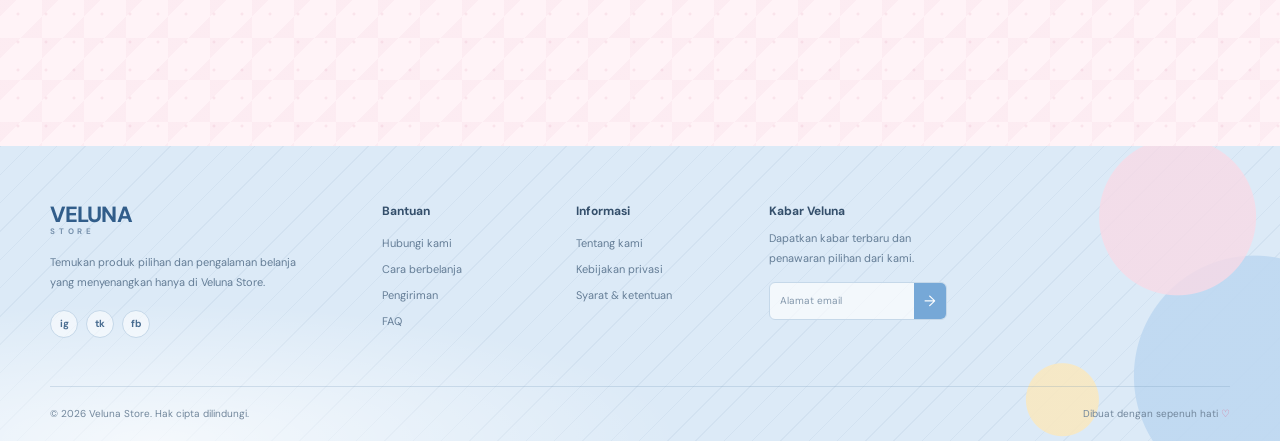
==== commit c14ddfdf: "Update Roblox feature and header feature" ====
--- a/index.html
+++ b/index.html
@@ -15,16 +15,14 @@
     <div class="header-top page-width">
       <a class="brand" href="#" aria-label="Veluna Store beranda">VELUNA<span>STORE</span></a>
 
-      <form class="search" role="search">
+      <form class="search" role="search" action="index.html" method="get">
         <label class="sr-only" for="site-search">Cari produk</label>
-        <input id="site-search" type="search" placeholder="Cari produk favoritmu...">
+        <input id="site-search" type="search" name="q" placeholder="Cari produk favoritmu..." autocomplete="off">
         <button type="submit" aria-label="Cari">⌕</button>
       </form>
 
       <div class="header-actions">
-        <button class="locale" type="button"><span aria-hidden="true">◎</span> ID / IDR</button>
-        <a class="login-link" href="#">Masuk</a>
-        <a class="cart-link" href="#" aria-label="Keranjang belanja">Bag <span>0</span></a>
+        <a class="whatsapp-link" href="https://wa.me/6738386518" target="_blank" rel="noopener noreferrer">Hubungi via WhatsApp</a>
       </div>
     </div>
 
@@ -105,8 +103,10 @@
         <button class="pill active" id="tab-game" type="button" role="tab" aria-selected="true" aria-controls="panel-game" data-product-tab="game">Game <span>2 produk</span></button>
         <button class="pill" id="tab-premium" type="button" role="tab" aria-selected="false" aria-controls="panel-premium" data-product-tab="premium" tabindex="-1">Aplikasi Premium <span>4 pilihan</span></button>
       </div>
+      <p class="search-status" data-search-status role="status" aria-live="polite" hidden></p>
 
       <div class="product-panel" id="panel-game" role="tabpanel" aria-labelledby="tab-game" data-product-panel="game">
+        <h3 class="search-panel-heading" hidden>Game</h3>
         <div class="product-grid game-grid">
           <article class="product-card">
             <a class="product-image game-image roblox-image" href="roblox.html" data-roblox-methods aria-label="Pilih metode top up Roblox"><span class="game-mark" aria-hidden="true">R</span><span class="image-label">Area gambar Roblox</span><b>GAME</b></a>
@@ -120,6 +120,7 @@
       </div>
 
       <div class="product-panel" id="panel-premium" role="tabpanel" aria-labelledby="tab-premium" data-product-panel="premium" hidden>
+        <h3 class="search-panel-heading" hidden>Aplikasi Premium</h3>
         <div class="product-grid premium-grid">
           <article class="product-card">
             <a class="product-image premium-image" href="#" aria-label="Area gambar aplikasi premium 1"><span class="premium-mark">01</span><span class="image-label">Area gambar aplikasi</span><b>SEGERA HADIR</b></a>
@@ -204,7 +205,7 @@
       </div>
       <div class="footer-column">
         <h2>Bantuan</h2>
-        <a href="#bantuan">Hubungi kami</a><a href="#bantuan">Cara berbelanja</a><a href="#bantuan">Pengiriman</a><a href="#bantuan">FAQ</a>
+        <a href="https://wa.me/6738386518" target="_blank" rel="noopener noreferrer">Hubungi kami</a><a href="#bantuan">Cara berbelanja</a><a href="#bantuan">Pengiriman</a><a href="#bantuan">FAQ</a>
       </div>
       <div class="footer-column">
         <h2>Informasi</h2>
--- a/style.css
+++ b/style.css
@@ -64,10 +64,8 @@
 .search input::placeholder { color: #a7a1aa; }
 .search button { width: 48px; border: 0; background: transparent; color: var(--accent); font-size: 29px; cursor: pointer; }
 .header-actions { display: flex; align-items: center; gap: 22px; white-space: nowrap; font-size: 13px; font-weight: 600; }
-.locale { padding: 0; border: 0; background: none; color: var(--ink); cursor: pointer; }
-.locale span { margin-right: 5px; color: var(--accent); font-size: 18px; vertical-align: -1px; }
-.cart-link { color: var(--accent-dark); }
-.cart-link span { display: inline-grid; width: 20px; height: 20px; margin-left: 4px; place-items: center; border-radius: 50%; background: var(--lavender); font-size: 11px; }
+.whatsapp-link { display: inline-flex; min-height: 38px; align-items: center; justify-content: center; padding: 0 15px; border: 1px solid #6d9d82; border-radius: 7px; background: #e8f4eb; color: #356a49; font-size: 12px; font-weight: 700; transition: background 180ms ease, transform 180ms ease; }
+.whatsapp-link:hover { transform: translateY(-1px); background: #d9eddf; }
 .main-nav { position: relative; min-height: 48px; display: flex; align-items: stretch; gap: 32px; }
 .main-nav a { position: relative; display: flex; align-items: center; color: #61778e; font-size: 13px; font-weight: 600; }
 .main-nav a:hover, .main-nav a.active { color: #315d8a; }
@@ -117,6 +115,8 @@
 .text-link { padding-bottom: 4px; color: var(--accent-dark); font-size: 12px; font-weight: 700; white-space: nowrap; }
 .text-link span { margin-left: 5px; font-size: 16px; }
 .category-pills { display: flex; gap: 10px; margin: 25px 0 22px; padding-bottom: 14px; border-bottom: 1px solid var(--line); }
+.search-status { margin: 25px 0 18px; color: #647d96; font-size: 12px; }
+.search-panel-heading { margin: 20px 0 14px; color: #405d7a; font-size: 16px; }
 .pill { display: inline-flex; align-items: center; gap: 9px; padding: 11px 16px; border: 1px solid var(--line); border-radius: 7px; background: var(--surface); color: #716b75; font-size: 12px; font-weight: 700; cursor: pointer; }
 .pill span { color: #9c95a0; font-size: 10px; font-weight: 500; }
 .pill.active, .pill:hover { border-color: var(--accent); background: var(--accent); color: #fff; }
@@ -255,8 +255,7 @@
   .header-top { min-height: 72px; flex-wrap: wrap; gap: 12px; padding-block: 12px; }
   .brand { font-size: 20px; }
   .header-actions { gap: 12px; margin-left: auto; font-size: 11px; }
-  .locale { font-size: 0; }
-  .locale span { font-size: 18px; }
+  .whatsapp-link { min-height: 36px; padding-inline: 11px; font-size: 10px; }
   .search { order: 2; flex-basis: 100%; height: 40px; }
   .main-nav { min-height: 44px; gap: 23px; overflow-x: auto; scrollbar-width: none; }
   .main-nav::-webkit-scrollbar { display: none; }
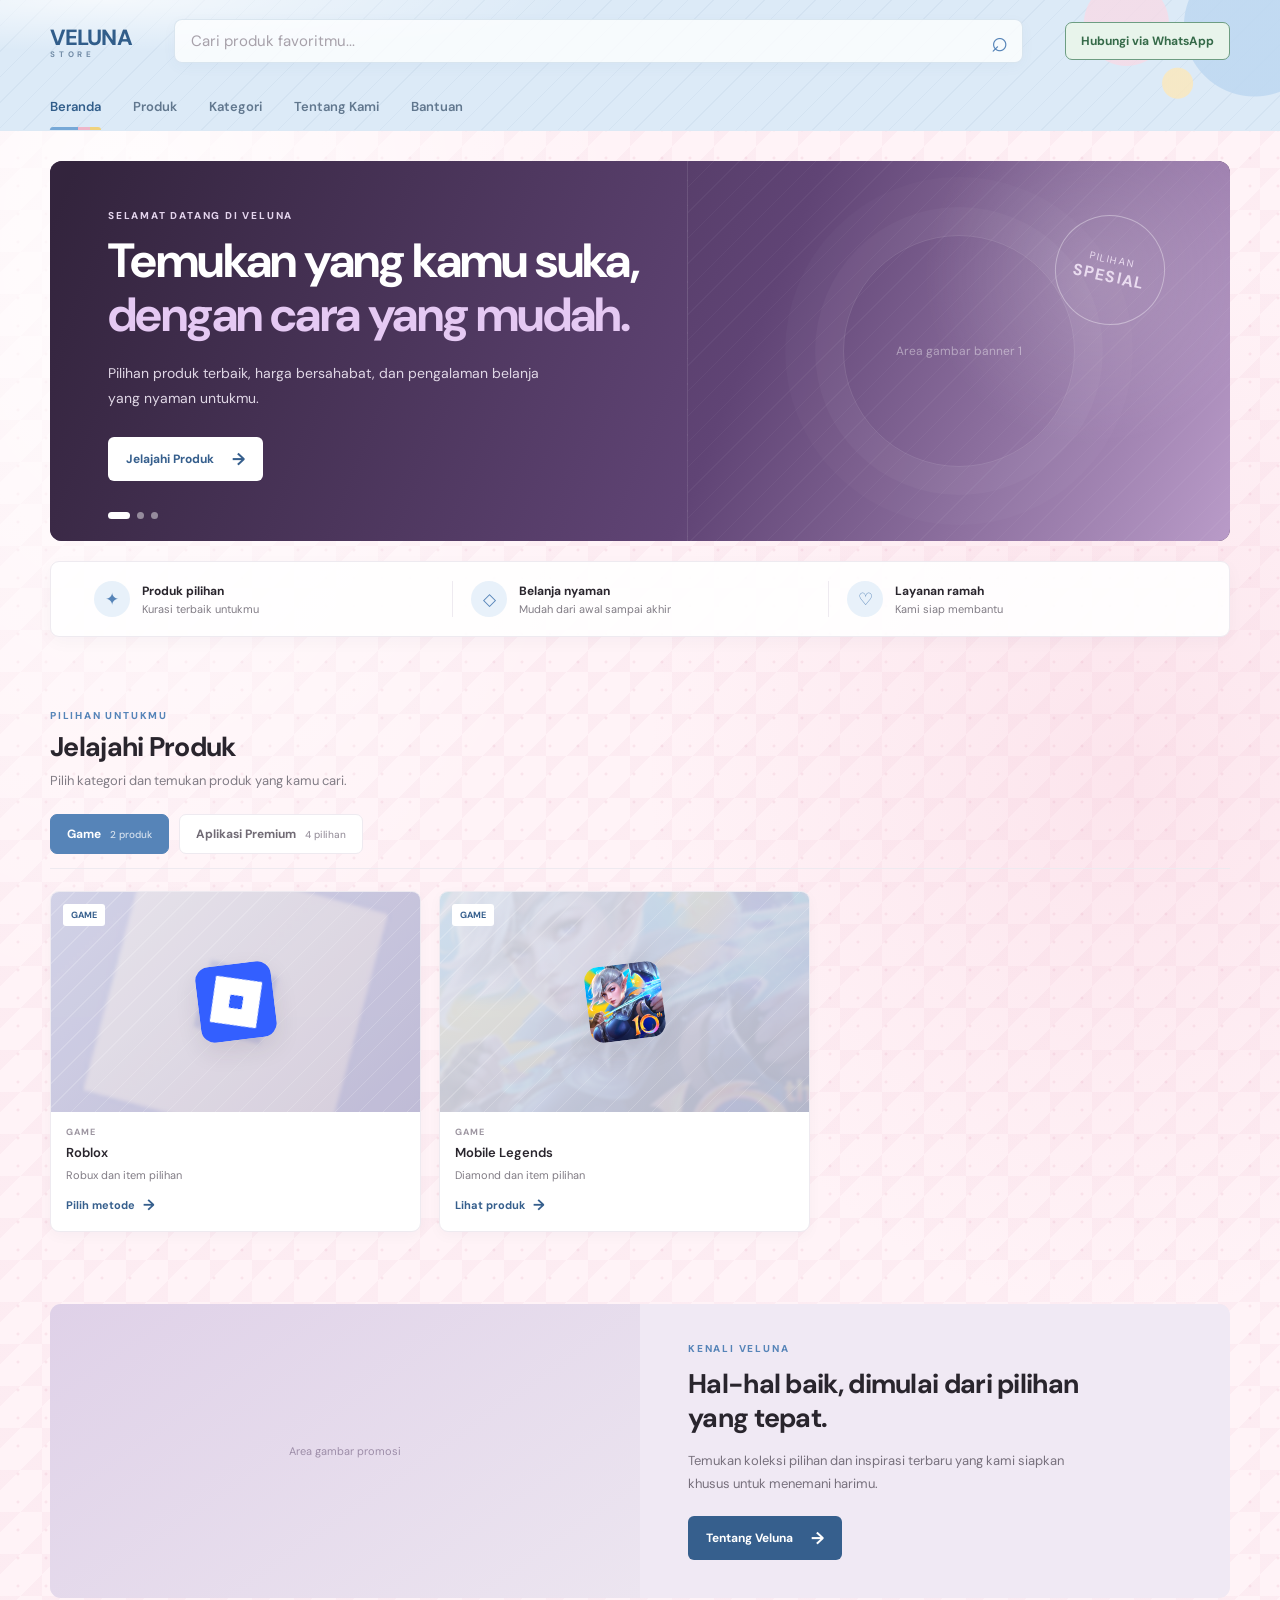
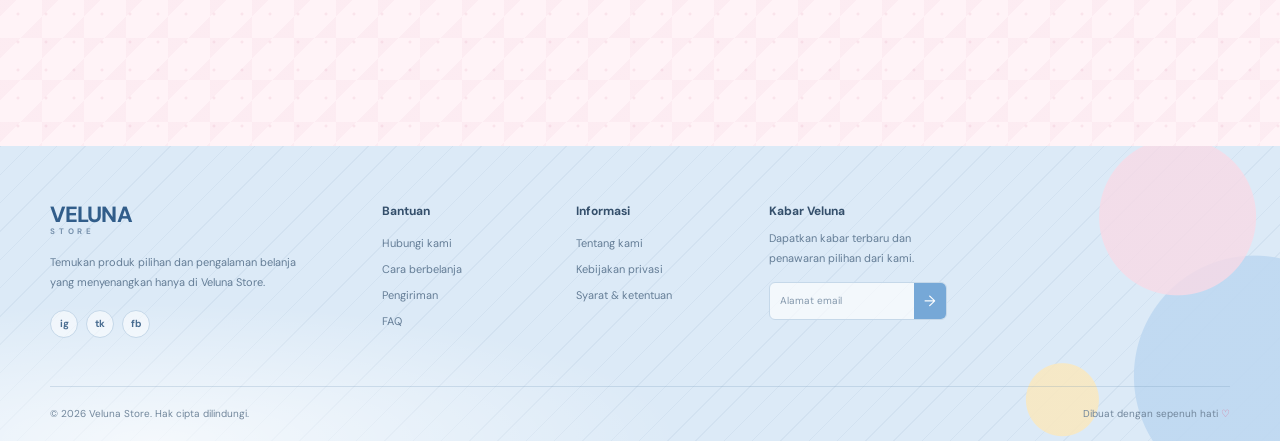
==== commit 3e90d19d: "Create feature MLBB and change icon icon and backgound Banner" ====
--- a/index.html
+++ b/index.html
@@ -109,12 +109,12 @@
         <h3 class="search-panel-heading" hidden>Game</h3>
         <div class="product-grid game-grid">
           <article class="product-card">
-            <a class="product-image game-image roblox-image" href="roblox.html" data-roblox-methods aria-label="Pilih metode top up Roblox"><span class="game-mark" aria-hidden="true">R</span><span class="image-label">Area gambar Roblox</span><b>GAME</b></a>
+            <a class="product-image game-image roblox-image" href="roblox.html" data-roblox-methods aria-label="Pilih metode top up Roblox"><img class="game-mark game-logo" src="image/iconroblox.png" alt=""><b>GAME</b></a>
             <div class="product-info"><p class="product-category">GAME</p><h3>Roblox</h3><p class="product-detail">Robux dan item pilihan</p><a class="product-cta" href="roblox.html" data-roblox-methods>Pilih metode <span aria-hidden="true">→</span></a></div>
           </article>
           <article class="product-card">
-            <a class="product-image game-image ml-image" href="#" aria-label="Area gambar Mobile Legends"><span class="game-mark" aria-hidden="true">ML</span><span class="image-label">Area gambar Mobile Legends</span><b>GAME</b></a>
-            <div class="product-info"><p class="product-category">GAME</p><h3>Mobile Legends</h3><p class="product-detail">Diamond dan item pilihan</p><a class="product-cta" href="#">Lihat produk <span aria-hidden="true">→</span></a></div>
+            <a class="product-image game-image ml-image" href="mobile-legends.html" aria-label="Top up Mobile Legends"><img class="game-mark game-logo" src="image/iconml.png" alt=""><b>GAME</b></a>
+            <div class="product-info"><p class="product-category">GAME</p><h3>Mobile Legends</h3><p class="product-detail">Diamond dan item pilihan</p><a class="product-cta" href="mobile-legends.html">Lihat produk <span aria-hidden="true">→</span></a></div>
           </article>
         </div>
       </div>
--- a/style.css
+++ b/style.css
@@ -139,11 +139,16 @@
 .product-cta { display: inline-flex; align-items: center; gap: 8px; margin-top: 13px; color: var(--accent-dark); font-size: 11px; font-weight: 700; }
 .product-cta span { font-size: 15px; transition: transform 180ms ease; }
 .product-cta:hover span { transform: translateX(4px); }
-.game-image { min-height: 220px; overflow: hidden; background: linear-gradient(135deg, #dcd5e4, #f1ecf5); }
-.game-image::after, .premium-image::after { position: absolute; inset: 0; background: repeating-linear-gradient(135deg, rgb(255 255 255 / 0%) 0 16px, rgb(255 255 255 / 18%) 16px 17px); content: ""; pointer-events: none; }
+.game-image { min-height: 220px; overflow: hidden; isolation: isolate; background: linear-gradient(135deg, #dcd5e4, #f1ecf5); }
+.game-image::before { position: absolute; z-index: -1; inset: -10px; background-position: center; background-repeat: no-repeat; background-size: cover; content: ""; filter: blur(1.5px) saturate(.72); opacity: .24; transform: scale(1.04); transition: opacity 240ms ease, transform 240ms ease; }
+.game-image::after, .premium-image::after { position: absolute; z-index: 0; inset: 0; background: repeating-linear-gradient(135deg, rgb(255 255 255 / 0%) 0 16px, rgb(255 255 255 / 18%) 16px 17px); content: ""; pointer-events: none; }
+.roblox-image::before { background-image: linear-gradient(135deg, rgb(213 224 246 / 54%), rgb(239 228 241 / 54%)), url("image/iconroblox.png"); }
+.ml-image::before { background-image: linear-gradient(135deg, rgb(210 231 250 / 60%), rgb(251 225 234 / 58%)), url("image/iconml.png"); }
+.product-card:hover .game-image::before { opacity: .32; transform: scale(1.08); }
 .roblox-image { background: linear-gradient(135deg, #e6e1e9, #cbc2d3); }
 .ml-image { background: linear-gradient(135deg, #e3e5ee, #bec4d9); }
 .game-mark, .premium-mark { position: relative; z-index: 1; width: 76px; height: 76px; display: grid; place-items: center; border: 1px solid rgb(255 255 255 / 75%); border-radius: 20px; background: rgb(255 255 255 / 55%); box-shadow: 0 10px 24px rgb(48 36 58 / 10%); color: var(--accent-dark); font-size: 31px; font-weight: 800; transform: rotate(-7deg); transition: transform 240ms ease; }
+.game-mark.game-logo { display: block; border: 0; border-radius: 14px; background: transparent; box-shadow: 0 10px 24px rgb(48 36 58 / 10%); object-fit: cover; z-index: 1; }
 .product-card:hover .game-mark, .product-card:hover .premium-mark { transform: rotate(0) scale(1.08); }
 .game-image .image-label, .premium-image .image-label { position: absolute; z-index: 1; bottom: 13px; color: rgb(55 44 64 / 55%); font-size: 10px; }
 .game-image b, .premium-image b { z-index: 1; }
@@ -216,16 +221,17 @@
 .social-links a:hover { transform: translateY(-3px); border-color: #b89ac9; color: #fff; }
 :where(a, button, input):focus-visible { outline: 3px solid #c9a9dc; outline-offset: 3px; }
 
-.roblox-method-dialog { width: min(520px, calc(100% - 32px)); max-width: 520px; max-height: calc(100% - 32px); padding: 0; overflow: auto; border: 1px solid #dce8f3; border-radius: 16px; background: #fff; color: var(--ink); box-shadow: 0 24px 80px rgb(34 55 78 / 22%); }
+.roblox-method-dialog { position: relative; isolation: isolate; width: min(520px, calc(100% - 32px)); max-width: 520px; max-height: calc(100% - 32px); padding: 0; overflow: auto; border: 1px solid #dce8f3; border-radius: 16px; background: linear-gradient(135deg, #f8fbff, #fff8fb); color: var(--ink); box-shadow: 0 24px 80px rgb(34 55 78 / 22%); }
+.roblox-method-dialog::before { position: absolute; z-index: -1; inset: 0; background: url("image/iconroblox.png") no-repeat right -58px bottom -78px / 230px, linear-gradient(135deg, rgb(221 235 250 / 35%), rgb(255 237 244 / 40%)); content: ""; filter: blur(3px) saturate(.52); opacity: .26; pointer-events: none; }
 .roblox-method-dialog::backdrop { background: rgb(37 54 74 / 42%); backdrop-filter: blur(4px); }
-.method-dialog-content { position: relative; padding: 30px; }
+.method-dialog-content { position: relative; z-index: 0; padding: 30px; }
 .method-dialog-close { position: absolute; top: 15px; right: 16px; width: 34px; height: 34px; border: 1px solid #e4ebf2; border-radius: 50%; background: #f7fafd; color: #637a91; font-size: 23px; line-height: 1; cursor: pointer; transition: background 180ms ease, transform 180ms ease; }
 .method-dialog-close:hover { transform: rotate(90deg); background: #fbe8ef; }
 .method-dialog-content > .eyebrow { margin-bottom: 7px; }
 .method-dialog-content > h2 { margin: 0; color: #365f8d; font-size: 25px; letter-spacing: -.5px; }
 .method-dialog-intro { margin: 8px 0 20px; color: #78889a; font-size: 12px; }
 .roblox-method-options { display: grid; gap: 10px; }
-.roblox-method-option { min-height: 75px; display: grid; grid-template-columns: 42px minmax(0, 1fr) 18px; align-items: center; gap: 12px; padding: 12px; border: 1px solid #e1e9f1; border-radius: 10px; background: linear-gradient(110deg, #f8fbfe, #fff); transition: transform 180ms ease, border-color 180ms ease, box-shadow 180ms ease; }
+.roblox-method-option { min-height: 75px; display: grid; grid-template-columns: 42px minmax(0, 1fr) 18px; align-items: center; gap: 12px; padding: 12px; border: 1px solid #e1e9f1; border-radius: 10px; background: linear-gradient(110deg, rgb(248 251 254 / 93%), rgb(255 255 255 / 92%)), url("image/iconroblox.png") no-repeat right 8px center / 62px; transition: transform 180ms ease, border-color 180ms ease, box-shadow 180ms ease; }
 .roblox-method-option:hover { transform: translateY(-2px); border-color: #9bb9d5; box-shadow: 0 8px 20px rgb(54 95 141 / 10%); }
 .method-option-icon { width: 40px; height: 40px; display: grid; place-items: center; border-radius: 12px; background: #e7f0f8; color: #4c7eaf; font-size: 17px; font-weight: 800; }
 .vilog-option .method-option-icon { background: #f7e8ee; color: #bb6884; }
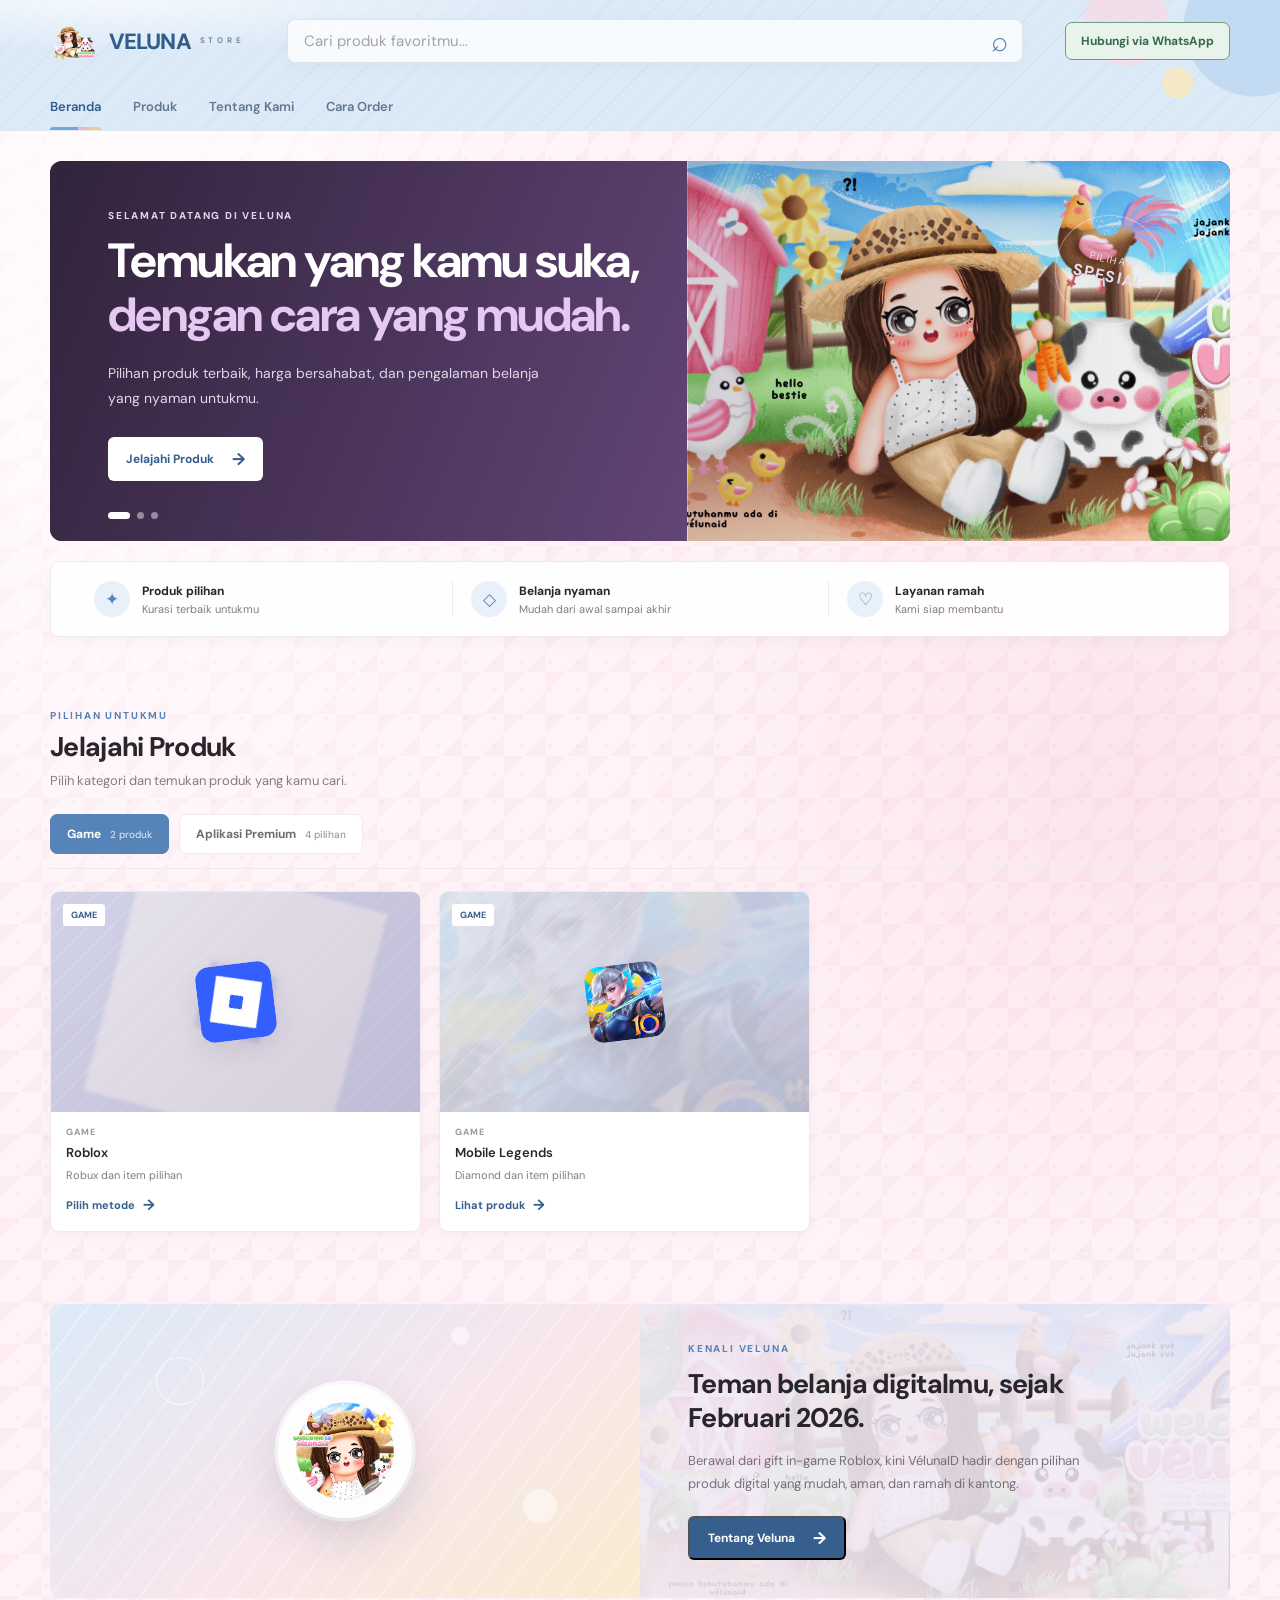
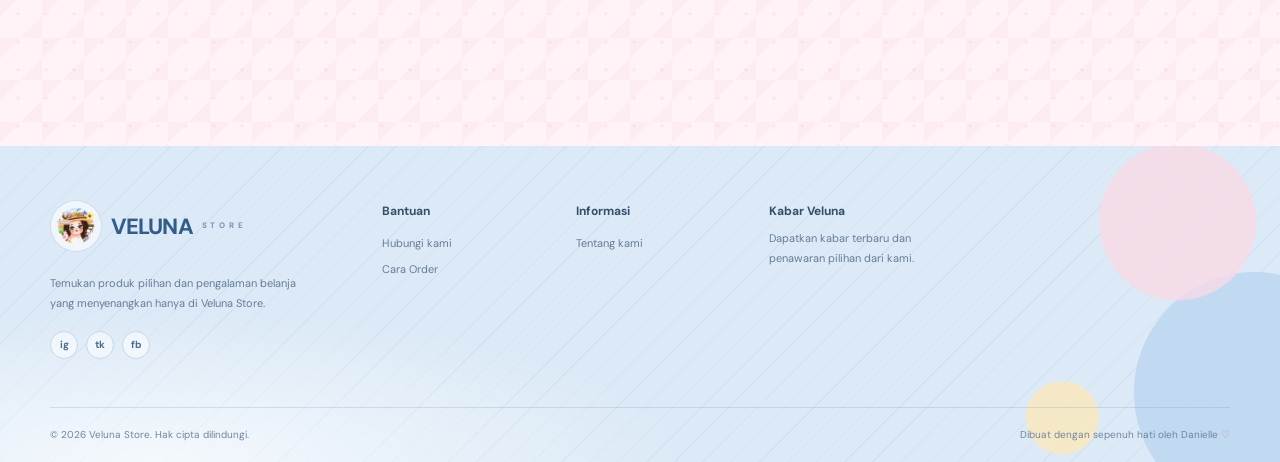
==== commit 7591ed83: "Finallu" ====
--- a/index.html
+++ b/index.html
@@ -5,6 +5,7 @@
   <meta name="viewport" content="width=device-width, initial-scale=1.0">
   <meta name="description" content="Veluna Store — temukan produk pilihan dan penawaran spesial.">
   <title>Veluna Store — Belanja Pilihanmu</title>
+  <link rel="icon" type="image/png" href="image/iconvelunabulat.png">
   <link rel="preconnect" href="https://fonts.googleapis.com">
   <link rel="preconnect" href="https://fonts.gstatic.com" crossorigin>
   <link href="https://fonts.googleapis.com/css2?family=DM+Sans:wght@400;500;600;700;800&display=swap" rel="stylesheet">
@@ -13,7 +14,7 @@
 <body>
   <header class="site-header">
     <div class="header-top page-width">
-      <a class="brand" href="#" aria-label="Veluna Store beranda">VELUNA<span>STORE</span></a>
+      <a class="brand" href="#" aria-label="Veluna Store beranda"><img class="brand-mark" src="image/iconveluna.png" alt="">VELUNA<span>STORE</span></a>
 
       <form class="search" role="search" action="index.html" method="get">
         <label class="sr-only" for="site-search">Cari produk</label>
@@ -29,9 +30,8 @@
     <nav class="main-nav page-width" aria-label="Navigasi utama">
       <a class="active" href="#">Beranda</a>
       <a href="#produk">Produk</a>
-      <a href="#kategori">Kategori</a>
       <a href="#tentang">Tentang Kami</a>
-      <a href="#bantuan">Bantuan</a>
+      <a href="#cara-order" data-order-guide>Cara Order</a>
     </nav>
   </header>
 
@@ -45,8 +45,7 @@
             <p class="hero-description">Pilihan produk terbaik, harga bersahabat, dan pengalaman belanja yang nyaman untukmu.</p>
             <a class="button button-light" href="#produk">Jelajahi Produk <span aria-hidden="true">→</span></a>
           </div>
-          <div class="hero-art" aria-label="Area gambar banner pertama" role="img">
-            <span class="image-hint">Area gambar banner 1</span>
+          <div class="hero-art" aria-label="Banner Veluna Store" role="img">
             <span class="hero-badge">PILIHAN<br><strong>SPESIAL</strong></span>
           </div>
         </article>
@@ -57,8 +56,7 @@
             <p class="hero-description">Jelajahi koleksi terbaru Veluna dan temukan pilihan yang paling cocok untukmu.</p>
             <a class="button button-light" href="#produk">Lihat Koleksi <span aria-hidden="true">→</span></a>
           </div>
-          <div class="hero-art" aria-label="Area gambar banner kedua" role="img">
-            <span class="image-hint">Area gambar banner 2</span>
+          <div class="hero-art" aria-label="Banner Veluna Store" role="img">
             <span class="hero-badge">KOLEKSI<br><strong>BARU</strong></span>
           </div>
         </article>
@@ -69,8 +67,7 @@
             <p class="hero-description">Temukan produk pilihan dan penawaran menarik yang sudah disiapkan untukmu.</p>
             <a class="button button-light" href="#produk">Temukan Pilihan <span aria-hidden="true">→</span></a>
           </div>
-          <div class="hero-art" aria-label="Area gambar banner ketiga" role="img">
-            <span class="image-hint">Area gambar banner 3</span>
+          <div class="hero-art" aria-label="Banner Veluna Store" role="img">
             <span class="hero-badge">PILIHAN<br><strong>VELUNA</strong></span>
           </div>
         </article>
@@ -143,12 +140,12 @@
     </section>
 
     <section class="promo page-width">
-      <div class="promo-art" role="img" aria-label="Area gambar promosi"><span>Area gambar promosi</span></div>
+      <div class="promo-art" role="img" aria-label="Ilustrasi Veluna Store"><img src="image/iconvelunabulat.png" alt=""></div>
       <div class="promo-copy">
         <p class="eyebrow">KENALI VELUNA</p>
-        <h2>Hal-hal baik, dimulai dari pilihan yang tepat.</h2>
-        <p>Temukan koleksi pilihan dan inspirasi terbaru yang kami siapkan khusus untuk menemani harimu.</p>
-        <a class="button button-dark" href="#tentang">Tentang Veluna <span aria-hidden="true">→</span></a>
+        <h2>Teman belanja digitalmu, sejak Februari 2026.</h2>
+        <p>Berawal dari gift in-game Roblox, kini VélunaID hadir dengan pilihan produk digital yang mudah, aman, dan ramah di kantong.</p>
+        <button class="button button-dark" type="button" data-veluna-about-open>Tentang Veluna <span aria-hidden="true">→</span></button>
       </div>
     </section>
 
@@ -196,29 +193,67 @@
     </div>
   </dialog>
 
+  <dialog class="about-dialog" aria-labelledby="about-dialog-title" data-veluna-about-dialog>
+    <button class="method-dialog-close" type="button" aria-label="Tutup cerita VélunaID" data-veluna-about-close>×</button>
+    <div class="about-dialog-content" data-about-page="story">
+      <div class="about-dialog-heading">
+        <img src="image/iconvelunabulat.png" alt="">
+        <p class="eyebrow">CERITA KAMI · SEJAK FEBRUARI 2026</p>
+      </div>
+      <h2 id="about-dialog-title">Berawal dari satu gift, tumbuh jadi teman digitalmu.</h2>
+      <p class="about-dialog-story">VélunaID berdiri pada Februari 2026 dari keinginan sederhana: menyediakan kebutuhan digital yang mudah, aman, dan ramah di kantong. Perjalanan kami dimulai dari gift in-game Roblox, lalu berkembang ke penjualan Robux. Kini, VélunaID terus bertumbuh dengan menghadirkan beragam produk digital, termasuk aplikasi premium.</p>
+      <div class="about-values">
+        <div><span aria-hidden="true">✦</span><strong>Aman & terpercaya</strong><small>Belanja dengan lebih tenang.</small></div>
+        <div><span aria-hidden="true">♡</span><strong>Harga bersahabat</strong><small>Produk berkualitas, tetap affordable.</small></div>
+        <div><span aria-hidden="true">→</span><strong>Pelayanan friendly</strong><small>Cepat, ramah, dan nggak ribet.</small></div>
+      </div>
+      <p class="about-dialog-note">Visi kami adalah menjadi toko digital yang aman, affordable, dan terpercaya. Terima kasih sudah menjadi bagian dari perjalanan VélunaID.</p>
+      <button class="button button-dark about-dialog-done" type="button" data-about-next>Senang berkenalan! <span aria-hidden="true">♡</span></button>
+    </div>
+    <section class="about-welcome-page" aria-labelledby="about-welcome-title" data-about-page="welcome" hidden>
+      <div class="welcome-art" aria-hidden="true">
+        <span class="welcome-spark welcome-spark-one">✦</span>
+        <span class="welcome-spark welcome-spark-two">♡</span>
+        <img src="image/iconvelunabulat.png" alt="">
+      </div>
+      <p class="eyebrow">SENANG BISA KENAL KAMU</p>
+      <h2 id="about-welcome-title" tabindex="-1">Hai, teman Veluna! ✨</h2>
+      <p class="welcome-message" aria-live="polite" data-welcome-message>Senang kamu mampir dan mengenal cerita kami. Semoga kamu menemukan hal digital yang kamu cari di sini.</p>
+      <div class="welcome-progress" role="group" aria-label="Langkah sambutan">
+        <span class="is-current" data-welcome-step="0"></span>
+        <span data-welcome-step="1"></span>
+        <span data-welcome-step="2"></span>
+      </div>
+      <div class="welcome-actions">
+        <button class="button button-dark" type="button" data-welcome-next>Lanjutkan cerita <span aria-hidden="true">→</span></button>
+        <button class="welcome-back" type="button" data-about-back>← Kembali ke cerita Véluna</button>
+      </div>
+    </section>
+  </dialog>
+
   <footer class="site-footer" id="tentang">
     <div class="footer-main page-width">
       <div class="footer-about">
-        <a class="brand footer-brand" href="#">VELUNA<span>STORE</span></a>
+        <a class="brand footer-brand" href="#"><img class="brand-mark" src="image/iconvelunabulat.png" alt="">VELUNA<span>STORE</span></a>
         <p>Temukan produk pilihan dan pengalaman belanja yang menyenangkan hanya di Veluna Store.</p>
-        <div class="social-links" aria-label="Media sosial"><a href="#" aria-label="Instagram">ig</a><a href="#" aria-label="TikTok">tk</a><a href="#" aria-label="Facebook">fb</a></div>
+        <div class="social-links" aria-label="Media sosial"><a href="https://www.instagram.com/velunaidd/" aria-label="Instagram">ig</a><a href="https://www.tiktok.com/@velunaid?lang=id-ID" aria-label="TikTok">tk</a><a href="https://www.facebook.com/share/1DvF4zoCWN/" aria-label="Facebook">fb</a></div>
       </div>
       <div class="footer-column">
         <h2>Bantuan</h2>
-        <a href="https://wa.me/6738386518" target="_blank" rel="noopener noreferrer">Hubungi kami</a><a href="#bantuan">Cara berbelanja</a><a href="#bantuan">Pengiriman</a><a href="#bantuan">FAQ</a>
+        <a href="https://wa.me/6738386518" target="_blank" rel="noopener noreferrer">Hubungi kami</a><a href="#cara-order" data-order-guide>Cara Order</a>
       </div>
       <div class="footer-column">
         <h2>Informasi</h2>
-        <a href="#">Tentang kami</a><a href="#">Kebijakan privasi</a><a href="#">Syarat & ketentuan</a>
+        <a href="#">Tentang kami</a>
       </div>
       <div class="footer-column newsletter" id="bantuan">
         <h2>Kabar Veluna</h2>
         <p>Dapatkan kabar terbaru dan penawaran pilihan dari kami.</p>
-        <form><label class="sr-only" for="email">Alamat email</label><input id="email" type="email" placeholder="Alamat email"><button type="submit" aria-label="Daftar">→</button></form>
-      </div>
-    </div>
-    <div class="footer-bottom page-width"><p>© 2026 Veluna Store. Hak cipta dilindungi.</p><p>Dibuat dengan sepenuh hati <span aria-hidden="true">♡</span></p></div>
+      </div>
+    </div>
+    <div class="footer-bottom page-width"><p>© 2026 Veluna Store. Hak cipta dilindungi.</p><p>Dibuat dengan sepenuh hati oleh Danielle <span aria-hidden="true">♡</span></p></div>
   </footer>
+  <script src="order-guide.js"></script>
   <script src="script.js"></script>
 </body>
 </html>
--- a/style.css
+++ b/style.css
@@ -57,7 +57,8 @@
     repeating-linear-gradient(135deg, rgb(54 95 141 / 5%) 0 1px, transparent 1px 18px);
 }
 .header-top { min-height: 82px; display: flex; align-items: center; gap: 42px; }
-.brand { flex: 0 0 auto; color: #315d8a; font-size: 22px; font-weight: 800; letter-spacing: -.9px; }
+.brand { flex: 0 0 auto; display: inline-flex; align-items: center; gap: 9px; color: #315d8a; font-size: 22px; font-weight: 800; letter-spacing: -.9px; }
+.brand-mark { width: 50px; height: 50px; flex: 0 0 auto; object-fit: contain; }
 .brand span { display: block; margin-top: -3px; color: #718ba6; font-size: 8px; font-weight: 700; letter-spacing: 3.8px; }
 .search { height: 44px; flex: 1; display: flex; border: 1px solid rgb(119 158 194 / 24%); border-radius: 8px; background: rgb(255 255 255 / 78%); box-shadow: 0 4px 14px rgb(65 105 145 / 4%); }
 .search input { width: 100%; padding: 0 16px; border: 0; outline: 0; background: transparent; color: var(--ink); }
@@ -85,7 +86,7 @@
 .button { min-height: 44px; display: inline-flex; align-items: center; justify-content: center; gap: 18px; padding: 0 18px; border-radius: 6px; font-size: 12px; font-weight: 700; }
 .button-light { background: #fff; color: var(--accent-dark); }
 .button span { font-size: 17px; }
-.hero-art { position: absolute; inset: 0 0 0 auto; width: 46%; display: grid; place-items: center; overflow: hidden; border-left: 1px solid rgb(255 255 255 / 10%); background: radial-gradient(circle at 75% 30%, rgb(255 255 255 / 17%), transparent 35%), repeating-linear-gradient(135deg, rgb(255 255 255 / 4%) 0 1px, transparent 1px 18px); }
+.hero-art { position: absolute; inset: 0 0 0 auto; width: 46%; display: grid; place-items: center; overflow: hidden; border-left: 1px solid rgb(255 255 255 / 10%); background-image: linear-gradient(90deg, rgb(48 38 59 / 22%), rgb(48 38 59 / 5%)), url("image/iconvelunabanner.png"); background-position: center; background-size: cover; }
 .hero-art::before { position: absolute; width: 230px; height: 230px; border: 1px solid rgb(255 255 255 / 12%); border-radius: 50%; box-shadow: 0 0 0 28px rgb(255 255 255 / 3%), 0 0 0 58px rgb(255 255 255 / 2%); content: ""; }
 .image-hint { color: rgb(255 255 255 / 42%); font-size: 12px; }
 .hero-badge { position: absolute; top: 54px; right: 65px; width: 110px; height: 110px; display: grid; align-content: center; border: 1px solid rgb(255 255 255 / 36%); border-radius: 50%; color: #eadcf0; font-size: 10px; letter-spacing: 1.5px; text-align: center; transform: rotate(12deg); }
@@ -159,9 +160,16 @@
 .premium-tone-four { background: linear-gradient(135deg, #ece9df, #dbd3bc); }
 
 .promo { min-height: 280px; display: grid; grid-template-columns: 1fr 1fr; margin-top: 72px; overflow: hidden; border-radius: 11px; background: #f0e9f4; transition: transform 240ms ease, box-shadow 240ms ease; }
-.promo:hover { transform: translateY(-4px); box-shadow: 0 16px 32px rgb(42 28 51 / 9%); }
-.promo-art { min-height: 280px; display: grid; place-items: center; background: linear-gradient(145deg, #dfd1e8, #ece5f0); color: #9d8da8; font-size: 11px; }
-.promo-copy { align-self: center; padding: 38px 48px; }
+.promo:hover { box-shadow: 0 16px 32px rgb(42 28 51 / 9%); }
+.promo-art { position: relative; min-height: 280px; display: grid; place-items: center; overflow: hidden; background: radial-gradient(circle at 50% 50%, rgb(255 255 255 / 90%) 0 70px, transparent 71px), linear-gradient(145deg, #dceaf7, #f8e6ed 55%, #f7edcf); }
+.promo-art::before { position: absolute; inset: -35%; background: repeating-linear-gradient(135deg, transparent 0 22px, rgb(255 255 255 / 28%) 22px 24px); content: ""; transform: rotate(-8deg); }
+.promo-art::after { position: absolute; top: 18%; left: 18%; width: 46px; height: 46px; border: 1px solid rgb(255 255 255 / 75%); border-radius: 50%; box-shadow: 360px 125px 0 -7px rgb(255 255 255 / 42%), 280px -45px 0 -15px rgb(255 255 255 / 55%); content: ""; }
+.promo-art img { position: relative; z-index: 1; width: 134px; height: 134px; border: 7px solid rgb(255 255 255 / 72%); border-radius: 50%; object-fit: cover; box-shadow: 0 18px 48px rgb(60 71 105 / 18%); transition: transform 280ms ease; }
+.promo:hover .promo-art img { transform: scale(1.06) rotate(-4deg); }
+.promo-copy { position: relative; z-index: 0; align-self: center; overflow: hidden; padding: 38px 48px; isolation: isolate; }
+.promo-copy::before { position: absolute; z-index: -2; inset: -5px; background: url("image/iconvelunabanner.png") center / cover no-repeat; content: ""; filter: blur(.7px) saturate(.84); opacity: .38; transform: scale(1.02); }
+.promo-copy::after { position: absolute; z-index: -1; inset: 0; background: linear-gradient(110deg, rgb(240 233 244 / 78%), rgb(240 233 244 / 62%)); content: ""; }
+.promo-copy > * { position: relative; }
 .promo h2 { max-width: 400px; line-height: 1.25; }
 .promo-copy > p:not(.eyebrow) { max-width: 405px; margin: 14px 0 21px; color: #77707c; font-size: 13px; line-height: 1.8; }
 .button-dark { background: var(--accent-dark); color: #fff; }
@@ -193,6 +201,7 @@
 }
 .footer-main { display: grid; grid-template-columns: 1.5fr .8fr .8fr .9fr 1.25fr; gap: 35px; padding-top: 54px; padding-bottom: 48px; }
 .footer-brand { color: #315d8a; }
+.footer-brand .brand-mark { width: 52px; height: 52px; padding: 3px; border: 1px solid rgb(106 144 178 / 24%); border-radius: 50%; background: rgb(255 255 255 / 58%); }
 .footer-brand span { color: #7892ad; }
 .footer-about > p, .newsletter > p { max-width: 255px; margin: 17px 0; color: #647d96; font-size: 11px; line-height: 1.8; }
 .social-links { display: flex; gap: 8px; }
@@ -229,6 +238,76 @@
 .method-dialog-close:hover { transform: rotate(90deg); background: #fbe8ef; }
 .method-dialog-content > .eyebrow { margin-bottom: 7px; }
 .method-dialog-content > h2 { margin: 0; color: #365f8d; font-size: 25px; letter-spacing: -.5px; }
+.about-dialog { position: relative; isolation: isolate; width: min(650px, calc(100% - 32px)); max-width: 650px; max-height: calc(100% - 32px); padding: 0; overflow: auto; border: 1px solid rgb(255 255 255 / 85%); border-radius: 22px; background: linear-gradient(145deg, #f8fbff, #fff8fb 62%, #fffdf6); color: var(--ink); box-shadow: 0 28px 90px rgb(39 52 76 / 28%); }
+.about-dialog[open] { animation: about-dialog-enter 260ms cubic-bezier(.2, .75, .25, 1) both; }
+.about-dialog::before { position: absolute; z-index: -1; inset: 0; background: radial-gradient(circle at 100% 0, rgb(197 220 243 / 50%) 0 120px, transparent 121px), radial-gradient(circle at 0 100%, rgb(247 218 231 / 48%) 0 150px, transparent 151px), repeating-linear-gradient(135deg, transparent 0 24px, rgb(86 132 184 / 3%) 24px 25px); content: ""; pointer-events: none; }
+.about-dialog::backdrop { background: rgb(37 45 64 / 48%); backdrop-filter: blur(7px); }
+.about-dialog-content { position: relative; padding: 38px 42px 34px; }
+.about-dialog [hidden] { display: none !important; }
+.about-dialog > .method-dialog-close { z-index: 1; top: 19px; right: 19px; }
+.about-dialog-heading { display: flex; align-items: center; gap: 12px; padding-right: 42px; }
+.about-dialog-heading img { width: 48px; height: 48px; border: 3px solid rgb(255 255 255 / 90%); border-radius: 50%; object-fit: cover; box-shadow: 0 5px 16px rgb(54 95 141 / 13%); }
+.about-dialog-heading .eyebrow { margin: 0; color: #758da7; }
+.about-dialog-content h2 { max-width: 490px; margin: 18px 0 11px; color: #365f8d; font-size: clamp(24px, 4vw, 33px); line-height: 1.2; letter-spacing: -.8px; }
+.about-dialog-story, .about-dialog-note { color: #69798b; font-size: 13px; line-height: 1.8; }
+.about-dialog-story { margin: 0; }
+.about-values { display: grid; grid-template-columns: repeat(3, minmax(0, 1fr)); gap: 10px; margin-top: 21px; }
+.about-values div { min-height: 113px; display: flex; flex-direction: column; align-items: flex-start; gap: 5px; padding: 14px 12px; border: 1px solid rgb(215 228 240 / 85%); border-radius: 13px; background: rgb(255 255 255 / 74%); box-shadow: 0 6px 18px rgb(54 95 141 / 5%); }
+.about-values span { width: 27px; height: 27px; display: grid; place-items: center; border-radius: 9px; background: #eaf2f9; color: #547ca4; font-size: 15px; }
+.about-values strong { color: #405d7b; font-size: 11px; }
+.about-values small { color: #8492a1; font-size: 10px; line-height: 1.45; }
+.about-dialog-note { margin: 17px 0 19px; font-size: 12px; }
+.about-dialog-done { border: 0; cursor: pointer; }
+.about-dialog-done span { font-size: 15px; }
+.about-welcome-page { min-height: 520px; display: flex; flex-direction: column; align-items: center; justify-content: center; padding: 38px 52px 34px; text-align: center; }
+.about-welcome-page[hidden] { display: none; }
+.welcome-art { position: relative; width: 150px; height: 150px; display: grid; place-items: center; margin-bottom: 19px; border: 1px solid rgb(255 255 255 / 90%); border-radius: 50%; background: radial-gradient(circle, rgb(255 255 255 / 92%) 0 42%, rgb(221 235 248 / 74%) 43% 67%, rgb(248 226 235 / 68%) 68%); box-shadow: 0 14px 40px rgb(68 88 122 / 12%), 0 0 0 14px rgb(255 255 255 / 45%); }
+.welcome-art::before, .welcome-art::after { position: absolute; border: 1px solid rgb(106 144 178 / 18%); border-radius: 50%; content: ""; }
+.welcome-art::before { inset: -10px; }
+.welcome-art::after { inset: 10px; border-color: rgb(255 255 255 / 75%); }
+.welcome-art img { position: relative; z-index: 1; width: 94px; height: 94px; border: 5px solid white; border-radius: 50%; object-fit: cover; box-shadow: 0 8px 22px rgb(53 82 114 / 18%); }
+.welcome-spark { position: absolute; z-index: 2; display: grid; place-items: center; border: 1px solid white; border-radius: 50%; background: #fff; box-shadow: 0 5px 16px rgb(53 82 114 / 12%); }
+.welcome-spark-one { top: 4px; right: 3px; width: 34px; height: 34px; color: #b387c4; }
+.welcome-spark-two { bottom: 8px; left: 0; width: 30px; height: 30px; color: #d78da6; font-size: 13px; }
+.about-welcome-page > .eyebrow { margin-bottom: 8px; color: #758da7; }
+.about-welcome-page h2 { margin: 0; color: #365f8d; font-size: clamp(26px, 4vw, 34px); letter-spacing: -.8px; }
+.welcome-message { max-width: 430px; min-height: 52px; margin: 12px 0 17px; color: #69798b; font-size: 13px; line-height: 1.8; }
+.welcome-progress { display: flex; gap: 7px; margin-bottom: 23px; }
+.welcome-progress span { width: 7px; height: 7px; border-radius: 50%; background: #d6dee7; transition: width 180ms ease, background 180ms ease; }
+.welcome-progress span.is-current { width: 22px; border-radius: 8px; background: #6389ae; }
+.welcome-actions { display: flex; flex-direction: column; align-items: center; gap: 13px; }
+.welcome-actions .button { border: 0; cursor: pointer; }
+.welcome-back { padding: 4px; border: 0; background: transparent; color: #71859a; font: inherit; font-size: 11px; cursor: pointer; }
+.welcome-back:hover { color: #365f8d; text-decoration: underline; }
+@keyframes about-dialog-enter { from { opacity: 0; transform: translateY(12px) scale(.98); } to { opacity: 1; transform: translateY(0) scale(1); } }
+@keyframes about-page-enter { from { opacity: 0; transform: translateX(16px); } to { opacity: 1; transform: translateX(0); } }
+.order-guide-dialog { position: relative; isolation: isolate; width: min(620px, calc(100% - 32px)); max-width: 620px; max-height: calc(100% - 32px); padding: 0; overflow: auto; border: 1px solid rgb(255 255 255 / 90%); border-radius: 22px; background: linear-gradient(145deg, #f8fbff, #fff8fb 62%, #fffdf6); color: var(--ink); box-shadow: 0 28px 90px rgb(39 52 76 / 28%); }
+.order-guide-dialog[open] { animation: about-dialog-enter 260ms cubic-bezier(.2, .75, .25, 1) both; }
+.order-guide-dialog::before { position: absolute; z-index: -1; inset: 0; background: radial-gradient(circle at 100% 0, rgb(197 220 243 / 48%) 0 120px, transparent 121px), radial-gradient(circle at 0 100%, rgb(247 218 231 / 48%) 0 150px, transparent 151px), repeating-linear-gradient(135deg, transparent 0 24px, rgb(86 132 184 / 3%) 24px 25px); content: ""; pointer-events: none; }
+.order-guide-dialog::backdrop { background: rgb(37 45 64 / 48%); backdrop-filter: blur(7px); }
+.order-guide-dialog > .method-dialog-close { z-index: 1; top: 19px; right: 19px; }
+.order-guide-content { position: relative; padding: 34px 40px 30px; }
+.order-guide-heading { display: flex; align-items: center; gap: 10px; }
+.order-guide-brand-mark { width: 36px; height: 36px; display: grid; place-items: center; border: 1px solid white; border-radius: 50%; background: linear-gradient(145deg, #e1edf8, #f8e6ed); color: #b16e91; font-size: 19px; }
+.order-guide-heading .eyebrow { margin: 0; color: #758da7; }
+.order-guide-content > h2 { max-width: 460px; margin: 16px 0 3px; color: #365f8d; font-size: clamp(24px, 4vw, 31px); line-height: 1.2; letter-spacing: -.7px; }
+.order-guide-tagline { margin: 0; color: #b07892; font-size: 12px; font-weight: 700; }
+.order-guide-intro { margin: 11px 0 18px; color: #69798b; font-size: 12px; line-height: 1.7; }
+.order-guide-progress { display: grid; grid-template-columns: repeat(5, 1fr); gap: 7px; margin-bottom: 17px; }
+.order-guide-progress span { height: 5px; border-radius: 8px; background: #e0e7ee; transition: background 180ms ease, transform 180ms ease; }
+.order-guide-progress span.is-current { background: linear-gradient(90deg, #6389ae, #c88da8); transform: scaleY(1.35); }
+.order-guide-step { min-height: 180px; padding: 22px 23px; border: 1px solid rgb(215 228 240 / 90%); border-radius: 16px; background: rgb(255 255 255 / 76%); box-shadow: 0 8px 24px rgb(54 95 141 / 6%); }
+.order-guide-step-icon { width: 46px; height: 46px; display: grid; place-items: center; border-radius: 14px; background: linear-gradient(145deg, #e8f1fa, #f9e8ef); font-size: 24px; }
+.order-guide-step-count { margin: 14px 0 4px; color: #8a9caf; font-size: 9px; font-weight: 800; letter-spacing: 1px; }
+.order-guide-step-title { margin: 0; color: #405d7b; font-size: 19px; }
+.order-guide-step-copy { margin: 8px 0 0; color: #718092; font-size: 12px; line-height: 1.75; }
+.order-guide-security { margin: 14px 0; padding: 11px 13px; border-left: 3px solid #d5aac0; border-radius: 0 9px 9px 0; background: rgb(248 238 243 / 78%); color: #786978; font-size: 10px; line-height: 1.65; }
+.order-guide-security strong { color: #78546a; }
+.order-guide-actions { display: flex; align-items: center; justify-content: space-between; gap: 12px; }
+.order-guide-actions .button { border: 0; cursor: pointer; }
+.order-guide-previous { padding: 10px 0; border: 0; background: transparent; color: #617990; font: inherit; font-size: 11px; font-weight: 700; cursor: pointer; }
+.order-guide-previous:disabled { opacity: .38; cursor: default; }
+.order-guide-actions .button span { font-size: 15px; }
 .method-dialog-intro { margin: 8px 0 20px; color: #78889a; font-size: 12px; }
 .roblox-method-options { display: grid; gap: 10px; }
 .roblox-method-option { min-height: 75px; display: grid; grid-template-columns: 42px minmax(0, 1fr) 18px; align-items: center; gap: 12px; padding: 12px; border: 1px solid #e1e9f1; border-radius: 10px; background: linear-gradient(110deg, rgb(248 251 254 / 93%), rgb(255 255 255 / 92%)), url("image/iconroblox.png") no-repeat right 8px center / 62px; transition: transform 180ms ease, border-color 180ms ease, box-shadow 180ms ease; }
@@ -259,7 +338,8 @@
 @media (max-width: 600px) {
   .page-width { width: calc(100% - 32px); }
   .header-top { min-height: 72px; flex-wrap: wrap; gap: 12px; padding-block: 12px; }
-  .brand { font-size: 20px; }
+  .brand { gap: 7px; font-size: 20px; }
+  .brand-mark { width: 42px; height: 42px; }
   .header-actions { gap: 12px; margin-left: auto; font-size: 11px; }
   .whatsapp-link { min-height: 36px; padding-inline: 11px; font-size: 10px; }
   .search { order: 2; flex-basis: 100%; height: 40px; }
@@ -267,13 +347,14 @@
   .main-nav::-webkit-scrollbar { display: none; }
   .main-nav a { flex: 0 0 auto; font-size: 11px; }
   .hero { min-height: 370px; margin-top: 18px; align-items: flex-start; }
-  .hero-slide { min-height: 370px; align-items: flex-start; }
-  .hero-copy { width: 100%; padding: 36px 25px 65px; }
+  .hero-slide { min-height: 370px; align-items: flex-start; background: #46344f; }
+  .hero-copy { z-index: 2; width: 100%; padding: 36px 25px 65px; }
   .hero h1 { font-size: 34px; }
   .hero-description { max-width: 330px; font-size: 12px; }
-  .hero-art { inset: auto 0 0 auto; width: 40%; height: 105px; border: 0; }
-  .hero-art .image-hint { font-size: 9px; }
-  .hero-badge { top: 15px; right: 18px; width: 65px; height: 65px; font-size: 7px; }
+  .hero-art { z-index: 0; inset: 0; width: 100%; height: 100%; border: 0; background: none; }
+  .hero-art::before { inset: -8px; width: auto; height: auto; border: 0; border-radius: 0; background: url("image/iconvelunabanner.png") center 54% / cover no-repeat; box-shadow: none; content: ""; filter: blur(1.5px) saturate(.82); opacity: .7; transform: scale(1.03); }
+  .hero-art::after { position: absolute; inset: 0; background: linear-gradient(90deg, rgb(48 38 59 / 78%), rgb(48 38 59 / 54%) 58%, rgb(48 38 59 / 26%)); content: ""; }
+  .hero-badge { z-index: 1; top: auto; right: 17px; bottom: 17px; width: 65px; height: 65px; font-size: 7px; }
   .hero-badge strong { font-size: 10px; }
   .hero-dots { bottom: 23px; left: 25px; }
   .method-dialog-content { padding: 25px 20px 20px; }
@@ -296,7 +377,27 @@
   .product-category { font-size: 8px; }
   .promo { grid-template-columns: 1fr; margin-top: 54px; }
   .promo-art { min-height: 160px; }
+  .promo-art img { width: 106px; height: 106px; }
   .promo-copy { padding: 26px 23px 30px; }
+  .about-dialog-content { padding: 30px 22px 23px; }
+  .about-dialog-heading img { width: 40px; height: 40px; }
+  .about-dialog-content h2 { max-width: 360px; margin-top: 15px; font-size: 25px; }
+  .about-dialog-story { font-size: 12px; }
+  .about-values { grid-template-columns: 1fr; gap: 8px; margin-top: 16px; }
+  .about-values div { min-height: 0; display: grid; grid-template-columns: 30px 1fr; align-items: center; gap: 2px 9px; padding: 10px; }
+  .about-values span { grid-row: 1 / span 2; }
+  .about-dialog-note { margin-block: 14px; font-size: 11px; }
+  .order-guide-content { padding: 30px 21px 22px; }
+  .order-guide-content > h2 { max-width: 300px; margin-top: 14px; font-size: 25px; }
+  .order-guide-intro { font-size: 11px; }
+  .order-guide-step { min-height: 190px; padding: 17px; }
+  .order-guide-step-title { font-size: 17px; }
+  .order-guide-step-copy { font-size: 11px; }
+  .order-guide-security { font-size: 9px; }
+  .about-welcome-page { min-height: 440px; padding: 28px 22px 24px; }
+  .welcome-art { width: 125px; height: 125px; margin-bottom: 17px; }
+  .welcome-art img { width: 80px; height: 80px; }
+  .welcome-message { min-height: 70px; font-size: 12px; }
   .article-grid { grid-template-columns: 1fr; gap: 12px; }
   .article-card { display: grid; grid-template-columns: 35% 1fr; }
   .article-image { min-height: 145px; font-size: 9px; text-align: center; }
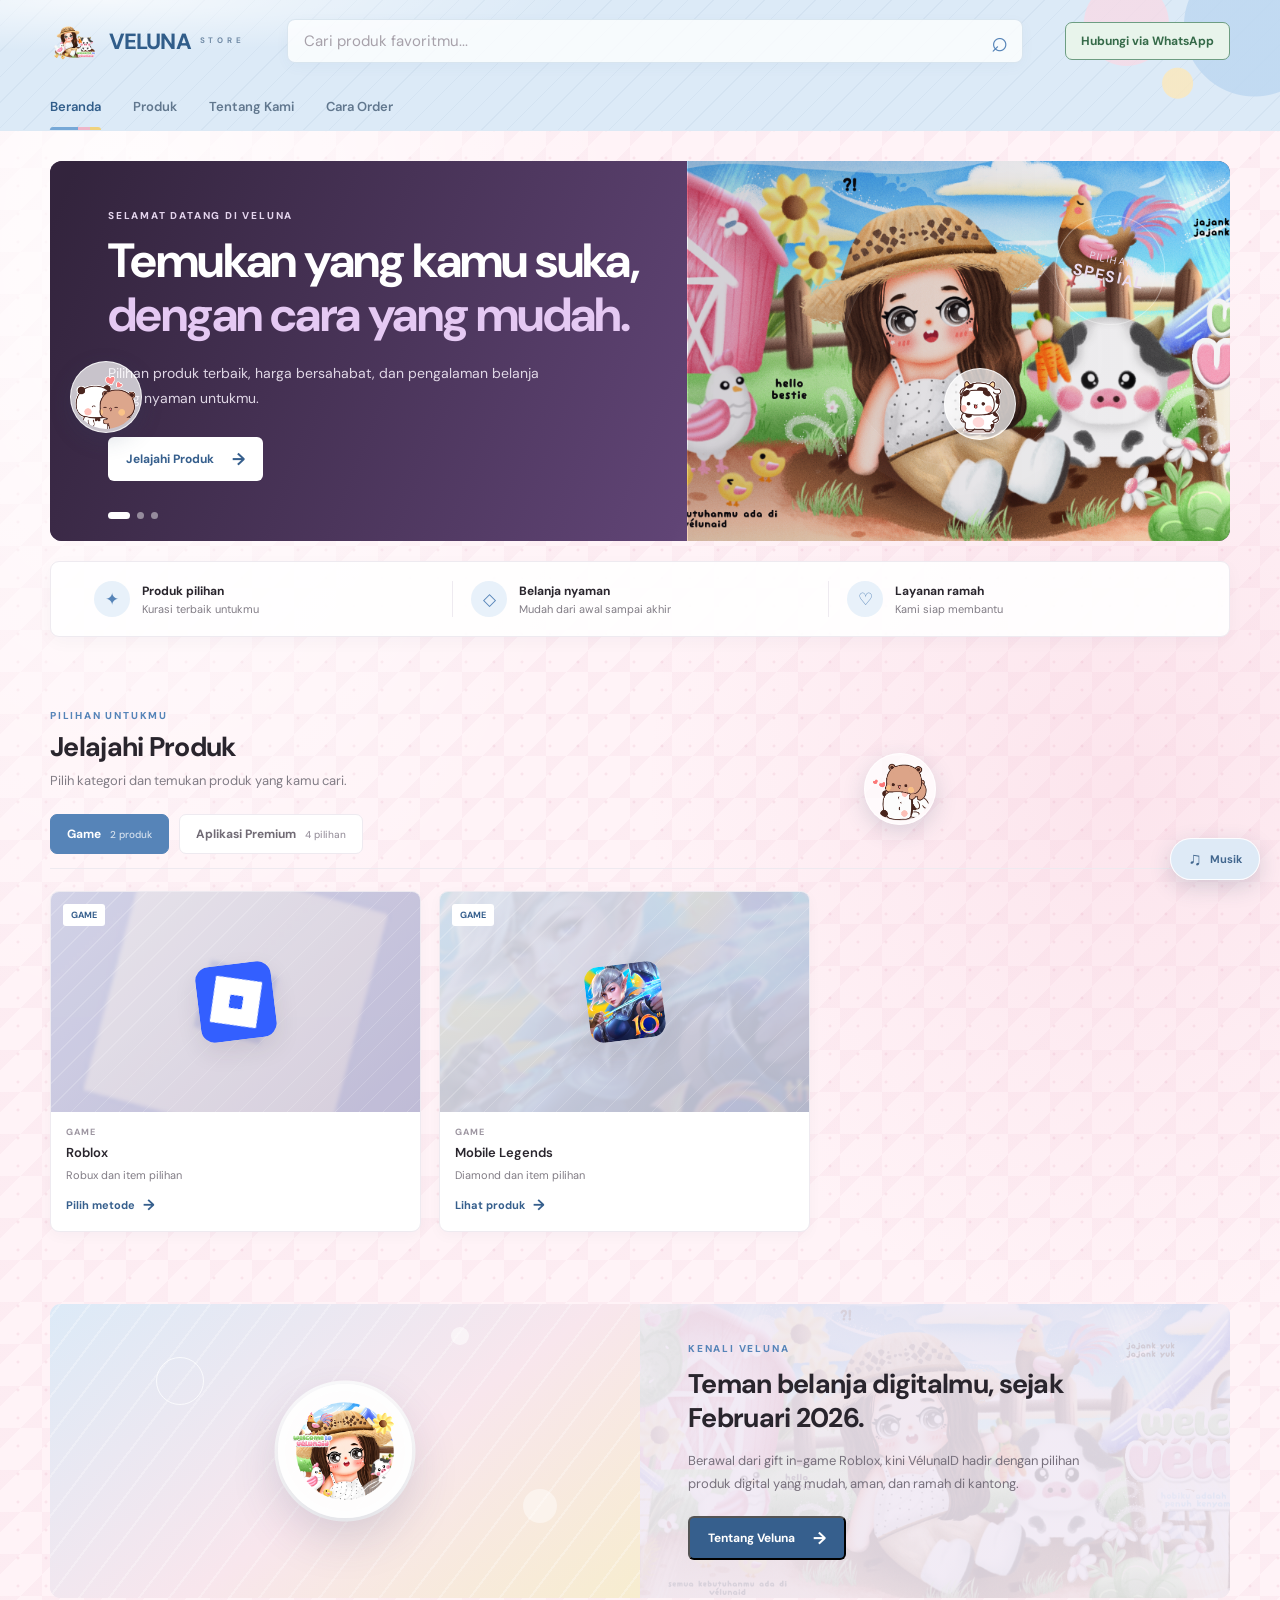
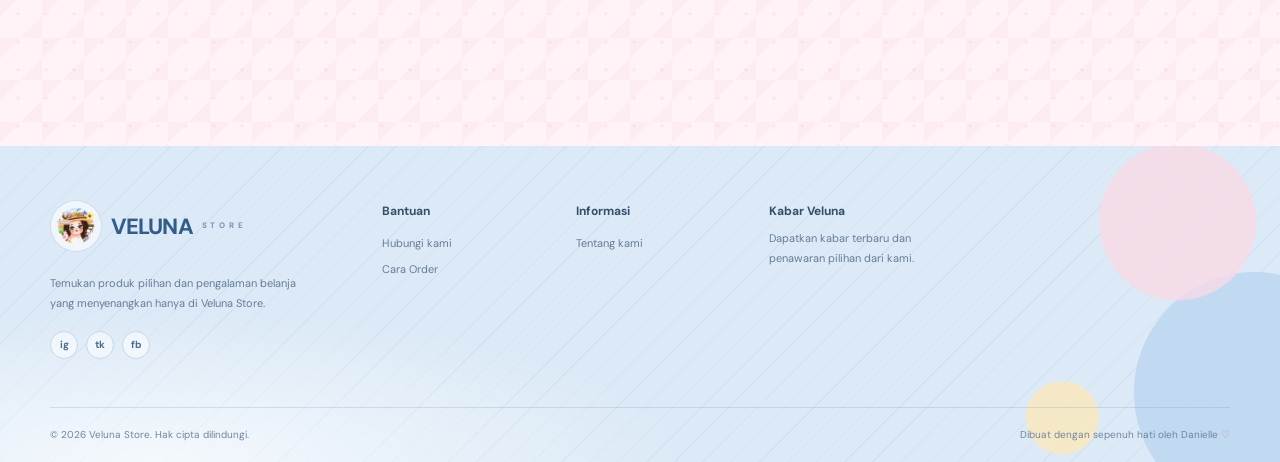
==== commit 2cb1cc98: "create animation loading, emot and music" ====
--- a/index.html
+++ b/index.html
@@ -12,6 +12,12 @@
   <link rel="stylesheet" href="style.css">
 </head>
 <body>
+  <div class="site-loader" data-site-loader role="status" aria-label="Memuat Veluna Store">
+    <div class="site-loader-content">
+      <span class="site-loader-spinner"><img data-site-loader-icon alt=""></span>
+      <p class="site-loader-text">Menyiapkan pengalaman Veluna...</p>
+    </div>
+  </div>
   <header class="site-header">
     <div class="header-top page-width">
       <a class="brand" href="#" aria-label="Veluna Store beranda"><img class="brand-mark" src="image/iconveluna.png" alt="">VELUNA<span>STORE</span></a>
@@ -253,6 +259,8 @@
     </div>
     <div class="footer-bottom page-width"><p>© 2026 Veluna Store. Hak cipta dilindungi.</p><p>Dibuat dengan sepenuh hati oleh Danielle <span aria-hidden="true">♡</span></p></div>
   </footer>
+  <script src="site-loader.js"></script>
+  <script src="music-player.js"></script>
   <script src="order-guide.js"></script>
   <script src="script.js"></script>
 </body>
--- a/style.css
+++ b/style.css
@@ -35,6 +35,28 @@
   font-size: 15px;
   -webkit-font-smoothing: antialiased;
 }
+
+.site-loader { position: fixed; z-index: 9999; inset: 0; display: grid; place-items: center; background-color: #dceaf7; background-image: radial-gradient(ellipse at 8% 0%, rgb(255 255 255 / 70%), transparent 29rem), radial-gradient(circle at 88% 18%, rgb(248 218 230 / 58%) 0 42px, transparent 43px), radial-gradient(circle at 92% 64%, rgb(250 232 190 / 62%) 0 15px, transparent 16px), repeating-linear-gradient(135deg, rgb(54 95 141 / 5%) 0 1px, transparent 1px 18px); opacity: 1; visibility: visible; transition: opacity 260ms ease, visibility 260ms ease; }
+.site-loader.is-hidden { opacity: 0; visibility: hidden; pointer-events: none; }
+.site-loader-content { display: grid; justify-items: center; gap: 18px; }
+.site-loader-spinner { position: relative; width: 94px; height: 94px; display: grid; place-items: center; border: 5px solid rgb(54 95 141 / 20%); border-right-color: #5684b8; border-top-color: #5684b8; border-radius: 50%; animation: site-spinner .85s linear infinite; }
+.site-loader-spinner img { position: absolute; width: 62px; height: 62px; border-radius: 50%; object-fit: contain; animation: site-spinner-reverse .85s linear infinite; }
+.site-loader-text { margin: 0; color: #42678e; font-size: 12px; font-weight: 700; letter-spacing: 1.1px; }
+@keyframes site-spinner { to { transform: rotate(360deg); } }
+@keyframes site-spinner-reverse { to { transform: rotate(-360deg); } }
+.floating-stickers { position: fixed; z-index: 20; inset: 0; overflow: hidden; pointer-events: none; }
+.floating-sticker { position: absolute; width: 72px; height: 72px; display: grid; place-items: center; padding: 3px; border: 1px solid rgb(255 255 255 / 82%); border-radius: 50%; background: rgb(255 255 255 / 72%); box-shadow: 0 7px 22px rgb(46 73 100 / 17%); cursor: pointer; pointer-events: auto; opacity: 1; transition: opacity 260ms ease, transform 260ms ease, box-shadow 180ms ease; will-change: left, top, opacity, transform; }
+.floating-sticker:hover { transform: scale(1.1); box-shadow: 0 10px 28px rgb(46 73 100 / 24%); }
+.floating-sticker img { width: 100%; height: 100%; border-radius: 50%; object-fit: contain; }
+.floating-sticker.is-fading { opacity: 0; transform: scale(.45); pointer-events: none; }
+.floating-controls { position: fixed; z-index: 25; right: 20px; bottom: 20px; display: flex; align-items: center; gap: 9px; }
+.music-control { position: relative; min-width: 90px; min-height: 42px; display: inline-flex; align-items: center; justify-content: center; gap: 8px; padding: 0 14px; border: 1px solid rgb(255 255 255 / 90%); border-radius: 24px; background: rgb(220 234 247 / 94%); box-shadow: 0 7px 22px rgb(46 73 100 / 18%); color: #42678e; font-size: 11px; font-weight: 700; cursor: pointer; backdrop-filter: blur(8px); transition: transform 180ms ease, box-shadow 180ms ease, background 180ms ease; }
+.music-control:hover { transform: translateY(-2px); box-shadow: 0 10px 26px rgb(46 73 100 / 24%); }
+.music-control-icon { font-size: 18px; line-height: 1; }
+.music-control.is-playing .music-control-icon { animation: music-note 1.2s ease-in-out infinite alternate; }
+.whatsapp-link.is-floating { min-height: 42px; border-color: rgb(255 255 255 / 90%); border-radius: 24px; background: rgb(232 244 235 / 96%); box-shadow: 0 7px 22px rgb(46 73 100 / 18%); font-size: 11px; backdrop-filter: blur(8px); }
+.whatsapp-link.is-floating:hover { box-shadow: 0 10px 26px rgb(46 73 100 / 24%); }
+@keyframes music-note { to { transform: rotate(16deg) scale(1.12); } }
 
 a { color: inherit; text-decoration: none; }
 button, input { font: inherit; }
@@ -412,4 +434,13 @@
 @media (prefers-reduced-motion: reduce) {
   *, *::before, *::after { scroll-behavior: auto !important; transition-duration: .01ms !important; animation-duration: .01ms !important; animation-iteration-count: 1 !important; }
   .hero-track { transition: none; }
-}
+  .site-loader-spinner, .site-loader-spinner img { animation-duration: 1.8s !important; }
+  .floating-sticker { transition: opacity 260ms ease, transform 260ms ease, box-shadow 180ms ease; }
+}
+
+@media (max-width: 600px) {
+  .floating-sticker { width: 54px; height: 54px; }
+  .floating-controls { right: 12px; bottom: 12px; gap: 7px; }
+  .music-control { min-width: 76px; min-height: 38px; padding-inline: 11px; }
+  .whatsapp-link.is-floating { min-height: 38px; padding-inline: 11px; font-size: 10px; }
+}
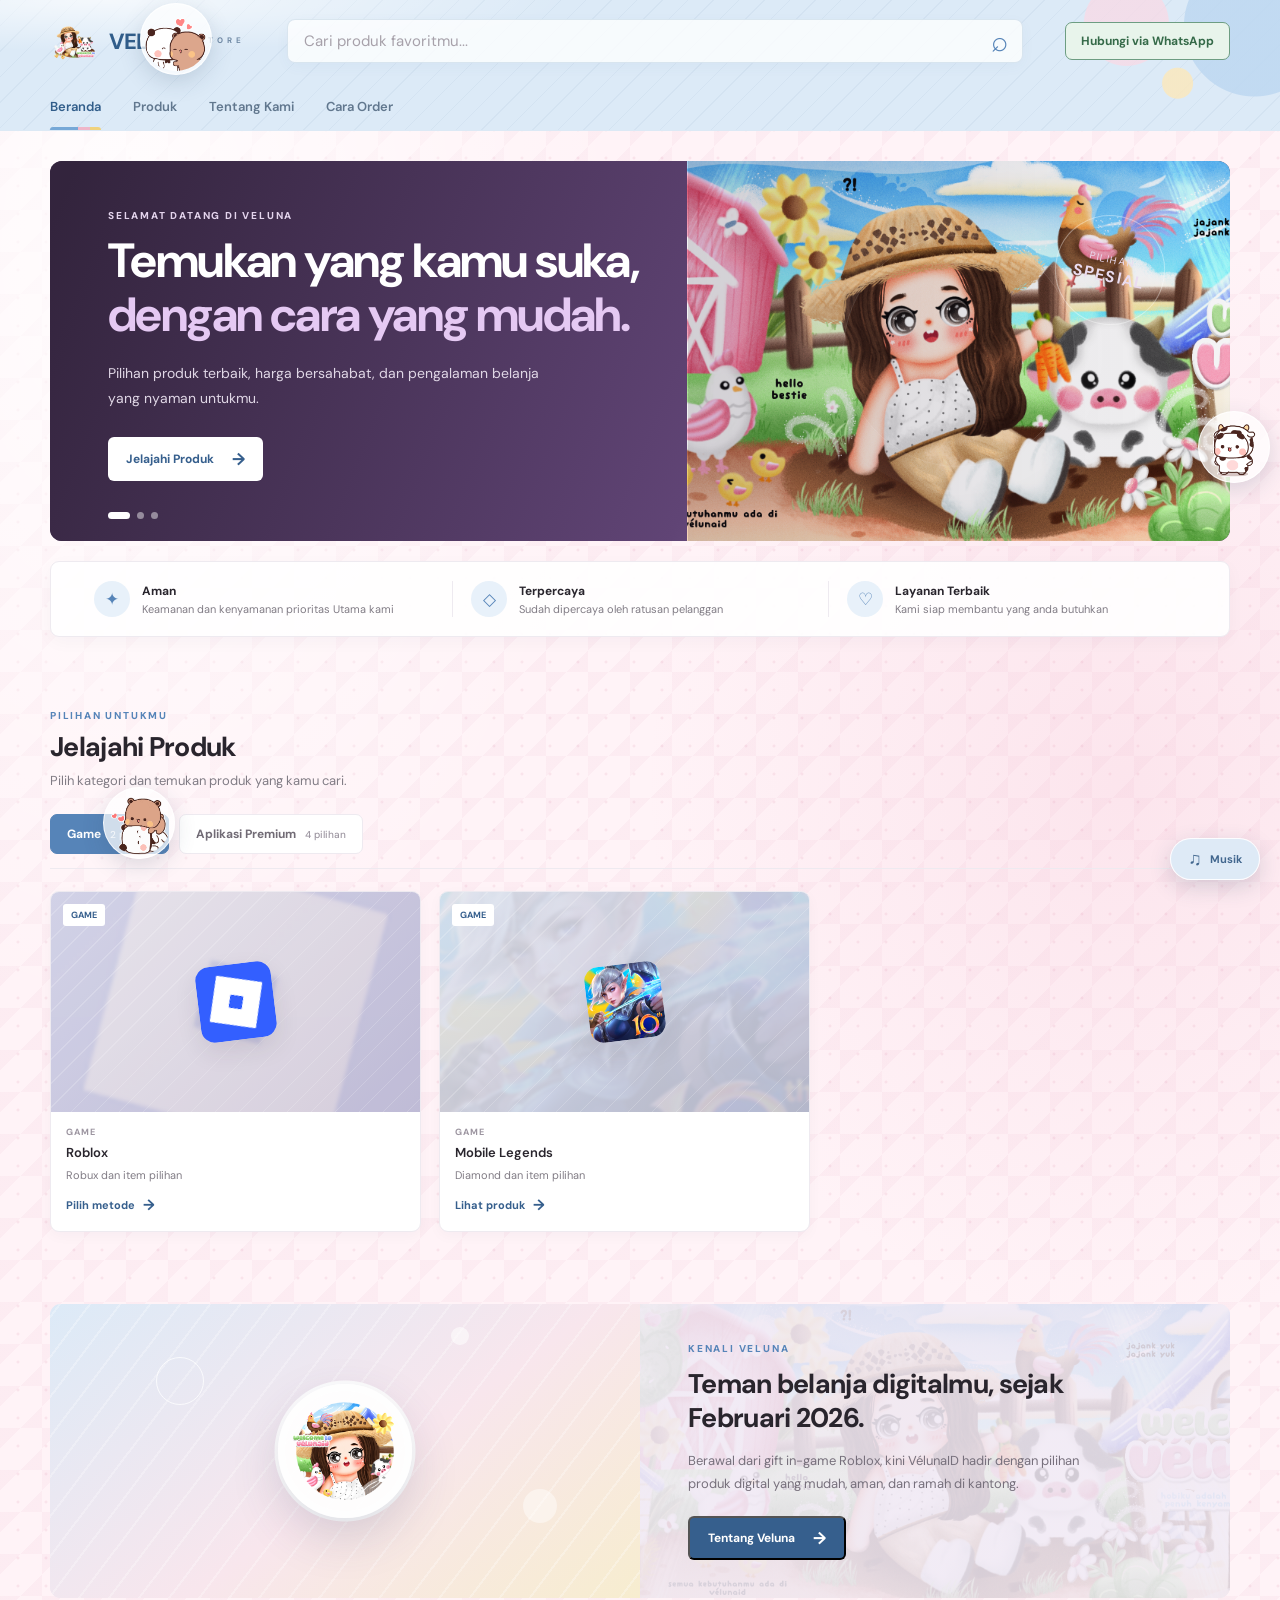
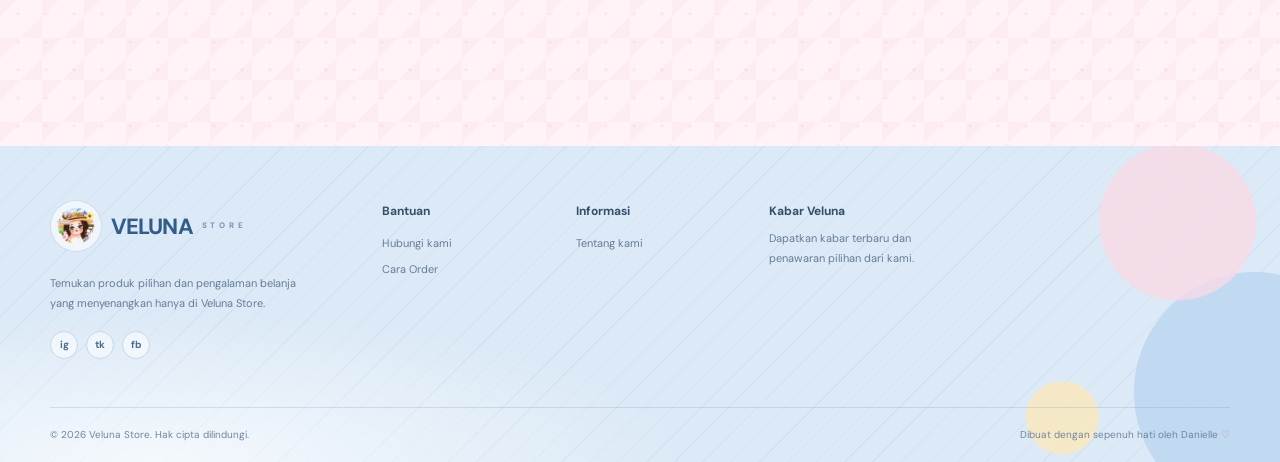
==== commit b3800116: "pesan vilog" ====
--- a/index.html
+++ b/index.html
@@ -88,9 +88,9 @@
     </section>
 
     <section class="benefits page-width" aria-label="Keunggulan Veluna Store">
-      <div><span class="benefit-icon">✦</span><p><strong>Produk pilihan</strong><small>Kurasi terbaik untukmu</small></p></div>
-      <div><span class="benefit-icon">◇</span><p><strong>Belanja nyaman</strong><small>Mudah dari awal sampai akhir</small></p></div>
-      <div><span class="benefit-icon">♡</span><p><strong>Layanan ramah</strong><small>Kami siap membantu</small></p></div>
+      <div><span class="benefit-icon">✦</span><p><strong>Aman</strong><small>Keamanan dan kenyamanan prioritas Utama kami</small></p></div>
+      <div><span class="benefit-icon">◇</span><p><strong>Terpercaya</strong><small>Sudah dipercaya oleh ratusan pelanggan</small></p></div>
+      <div><span class="benefit-icon">♡</span><p><strong>Layanan Terbaik</strong><small>Kami siap membantu yang anda butuhkan</small></p></div>
     </section>
 
     <section class="product-section page-width" id="produk">
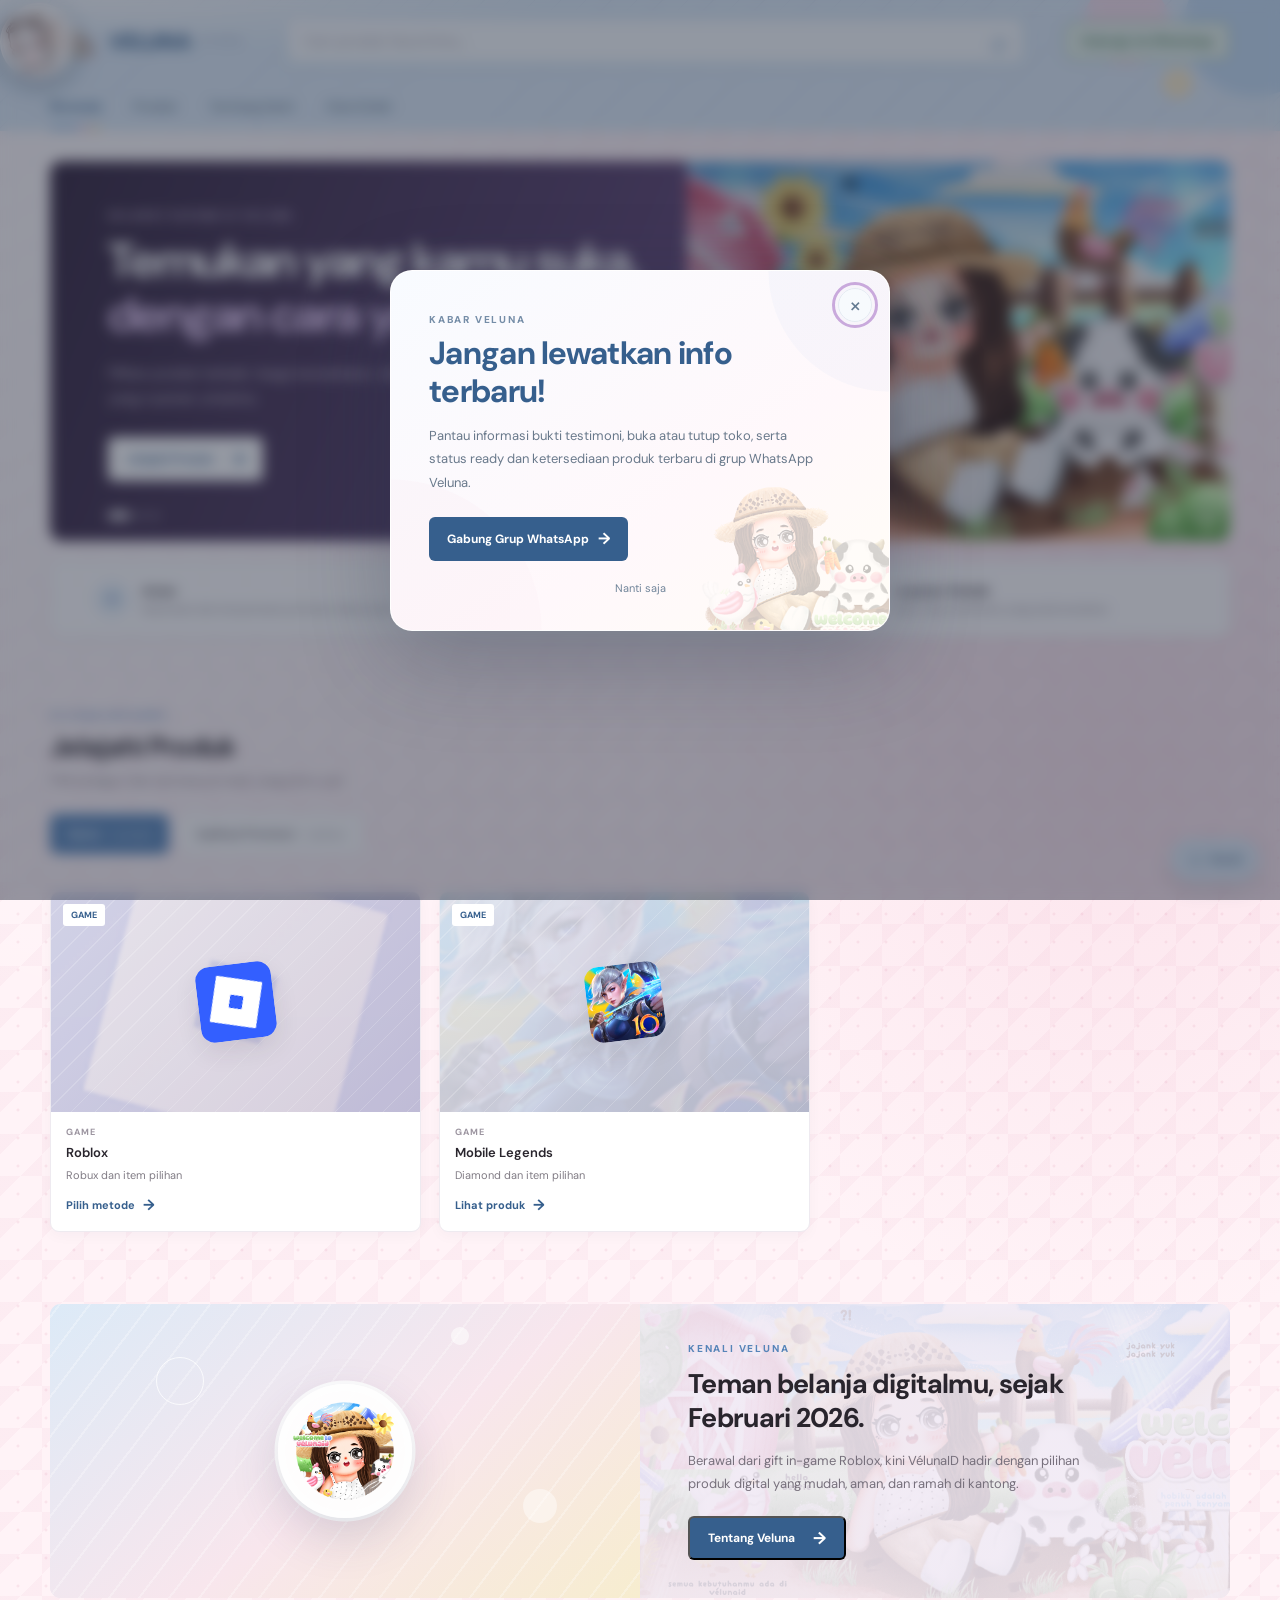
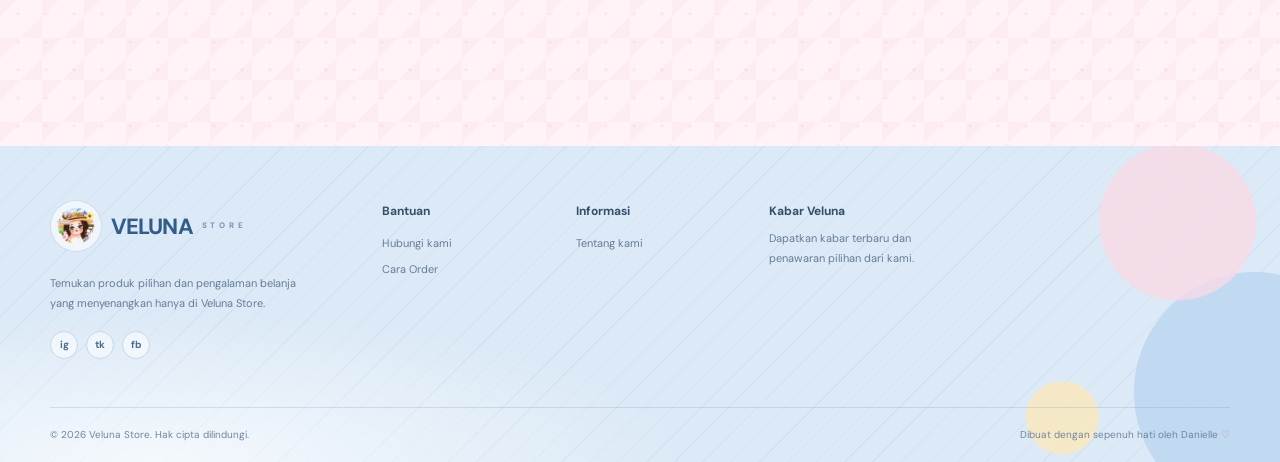
==== commit c65737de: "Pop up iklan" ====
--- a/index.html
+++ b/index.html
@@ -237,6 +237,19 @@
     </section>
   </dialog>
 
+  <dialog class="update-group-dialog" aria-labelledby="update-group-title" aria-describedby="update-group-description" data-update-group-dialog>
+    <button class="method-dialog-close" type="button" aria-label="Tutup pengumuman" data-update-group-close>×</button>
+    <div class="update-group-content">
+      <p class="eyebrow">KABAR VELUNA</p>
+      <h2 id="update-group-title">Jangan lewatkan info terbaru!</h2>
+      <p id="update-group-description">Pantau informasi bukti testimoni, buka atau tutup toko, serta status ready dan ketersediaan produk terbaru di grup WhatsApp Veluna.</p>
+      <a class="button button-dark update-group-join" href="https://chat.whatsapp.com/EIoorF55lkwD4i8cpP6UGC?s=cl&amp;p=a&amp;iam=2" target="_blank" rel="noopener noreferrer">
+        Gabung Grup WhatsApp <span aria-hidden="true">→</span>
+      </a>
+      <button class="update-group-dismiss" type="button" data-update-group-close>Nanti saja</button>
+    </div>
+  </dialog>
+
   <footer class="site-footer" id="tentang">
     <div class="footer-main page-width">
       <div class="footer-about">
--- a/style.css
+++ b/style.css
@@ -281,6 +281,19 @@
 .about-dialog-note { margin: 17px 0 19px; font-size: 12px; }
 .about-dialog-done { border: 0; cursor: pointer; }
 .about-dialog-done span { font-size: 15px; }
+.update-group-dialog { position: relative; isolation: isolate; width: min(500px, calc(100% - 32px)); max-width: 500px; max-height: calc(100% - 32px); padding: 0; overflow: auto; border: 1px solid rgb(255 255 255 / 90%); border-radius: 22px; background: linear-gradient(145deg, #f8fbff, #fff8fb 62%, #fffdf6); color: var(--ink); box-shadow: 0 28px 90px rgb(39 52 76 / 28%); }
+.update-group-dialog[open] { animation: about-dialog-enter 260ms cubic-bezier(.2, .75, .25, 1) both; }
+.update-group-dialog::before { position: absolute; z-index: -1; inset: 0; background: url("image/iconveluna.png") no-repeat right -42px bottom -55px / 250px, radial-gradient(circle at 100% 0, rgb(197 220 243 / 50%) 0 120px, transparent 121px), radial-gradient(circle at 0 100%, rgb(247 218 231 / 48%) 0 150px, transparent 151px); content: ""; opacity: .22; pointer-events: none; }
+.update-group-dialog::backdrop { background: rgb(37 45 64 / 48%); backdrop-filter: blur(7px); }
+.update-group-dialog > .method-dialog-close { z-index: 1; top: 17px; right: 17px; }
+.update-group-content { position: relative; display: flex; flex-direction: column; align-items: flex-start; padding: 42px 38px 30px; }
+.update-group-content > .eyebrow { margin-bottom: 8px; color: #758da7; }
+.update-group-content h2 { max-width: 360px; margin: 0; color: #365f8d; font-size: clamp(25px, 5vw, 32px); line-height: 1.2; letter-spacing: -.7px; }
+.update-group-content > p:not(.eyebrow) { max-width: 390px; margin: 13px 0 23px; color: #69798b; font-size: 13px; line-height: 1.8; }
+.update-group-join { display: inline-flex; align-items: center; gap: 9px; border: 0; text-decoration: none; }
+.update-group-join span { font-size: 16px; }
+.update-group-dismiss { align-self: center; margin-top: 15px; padding: 5px 10px; border: 0; background: transparent; color: #71859a; font: inherit; font-size: 11px; cursor: pointer; }
+.update-group-dismiss:hover { color: #365f8d; text-decoration: underline; }
 .about-welcome-page { min-height: 520px; display: flex; flex-direction: column; align-items: center; justify-content: center; padding: 38px 52px 34px; text-align: center; }
 .about-welcome-page[hidden] { display: none; }
 .welcome-art { position: relative; width: 150px; height: 150px; display: grid; place-items: center; margin-bottom: 19px; border: 1px solid rgb(255 255 255 / 90%); border-radius: 50%; background: radial-gradient(circle, rgb(255 255 255 / 92%) 0 42%, rgb(221 235 248 / 74%) 43% 67%, rgb(248 226 235 / 68%) 68%); box-shadow: 0 14px 40px rgb(68 88 122 / 12%), 0 0 0 14px rgb(255 255 255 / 45%); }
@@ -409,6 +422,8 @@
   .about-values div { min-height: 0; display: grid; grid-template-columns: 30px 1fr; align-items: center; gap: 2px 9px; padding: 10px; }
   .about-values span { grid-row: 1 / span 2; }
   .about-dialog-note { margin-block: 14px; font-size: 11px; }
+  .update-group-content { padding: 38px 23px 24px; }
+  .update-group-content > p:not(.eyebrow) { font-size: 12px; }
   .order-guide-content { padding: 30px 21px 22px; }
   .order-guide-content > h2 { max-width: 300px; margin-top: 14px; font-size: 25px; }
   .order-guide-intro { font-size: 11px; }
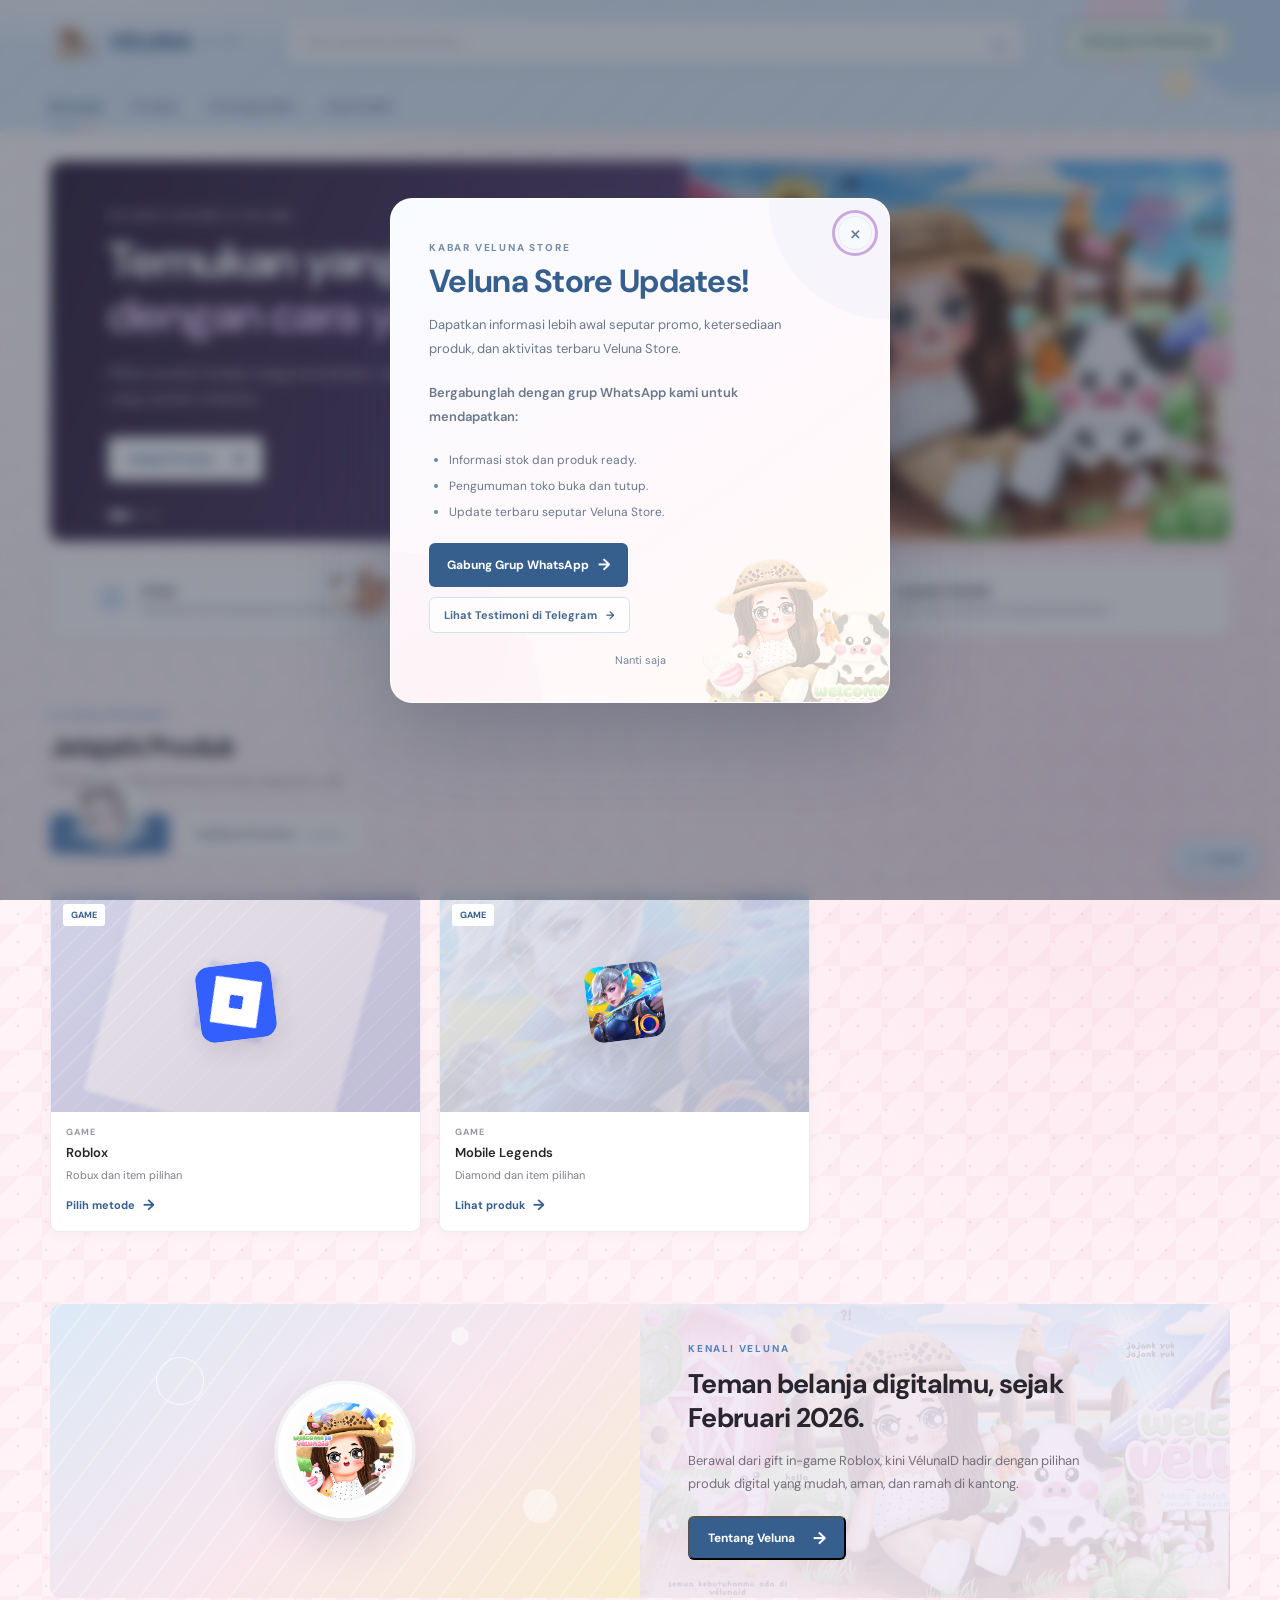
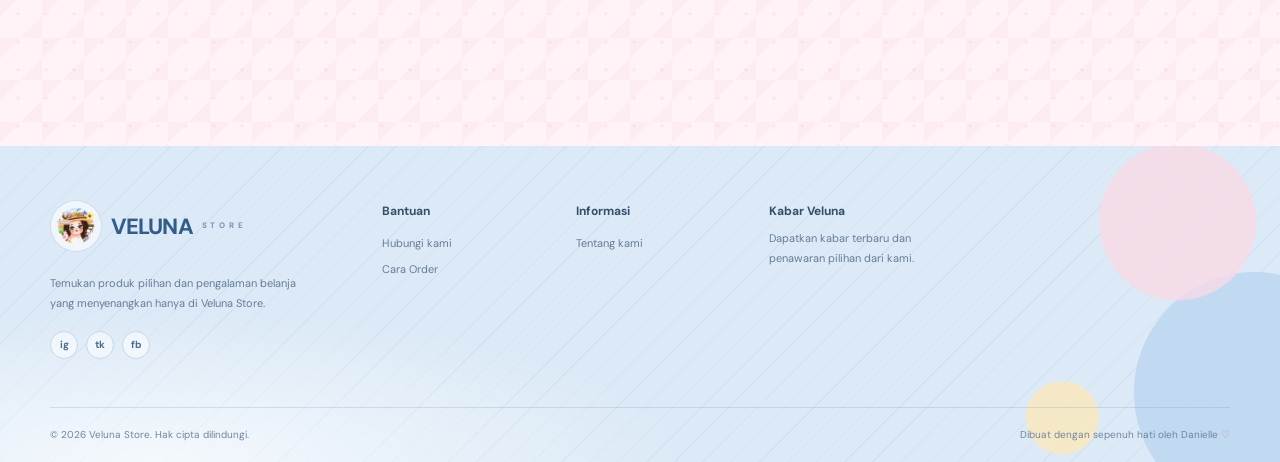
==== commit f7ecca8e: "Update PL Visend and New Information on Iklan Pop Up" ====
--- a/index.html
+++ b/index.html
@@ -1,5 +1,6 @@
 <!DOCTYPE html>
 <html lang="id">
+
 <head>
   <meta charset="UTF-8">
   <meta name="viewport" content="width=device-width, initial-scale=1.0">
@@ -11,6 +12,7 @@
   <link href="https://fonts.googleapis.com/css2?family=DM+Sans:wght@400;500;600;700;800&display=swap" rel="stylesheet">
   <link rel="stylesheet" href="style.css">
 </head>
+
 <body>
   <div class="site-loader" data-site-loader role="status" aria-label="Memuat Veluna Store">
     <div class="site-loader-content">
@@ -20,7 +22,8 @@
   </div>
   <header class="site-header">
     <div class="header-top page-width">
-      <a class="brand" href="#" aria-label="Veluna Store beranda"><img class="brand-mark" src="image/iconveluna.png" alt="">VELUNA<span>STORE</span></a>
+      <a class="brand" href="#" aria-label="Veluna Store beranda"><img class="brand-mark" src="image/iconveluna.png"
+          alt="">VELUNA<span>STORE</span></a>
 
       <form class="search" role="search" action="index.html" method="get">
         <label class="sr-only" for="site-search">Cari produk</label>
@@ -29,7 +32,8 @@
       </form>
 
       <div class="header-actions">
-        <a class="whatsapp-link" href="https://wa.me/6738386518" target="_blank" rel="noopener noreferrer">Hubungi via WhatsApp</a>
+        <a class="whatsapp-link" href="https://wa.me/6738386518" target="_blank" rel="noopener noreferrer">Hubungi via
+          WhatsApp</a>
       </div>
     </div>
 
@@ -48,7 +52,8 @@
           <div class="hero-copy">
             <p class="eyebrow">SELAMAT DATANG DI VELUNA</p>
             <h1>Temukan yang kamu suka,<br><span>dengan cara yang mudah.</span></h1>
-            <p class="hero-description">Pilihan produk terbaik, harga bersahabat, dan pengalaman belanja yang nyaman untukmu.</p>
+            <p class="hero-description">Pilihan produk terbaik, harga bersahabat, dan pengalaman belanja yang nyaman
+              untukmu.</p>
             <a class="button button-light" href="#produk">Jelajahi Produk <span aria-hidden="true">→</span></a>
           </div>
           <div class="hero-art" aria-label="Banner Veluna Store" role="img">
@@ -59,7 +64,8 @@
           <div class="hero-copy">
             <p class="eyebrow">KOLEKSI TERBARU</p>
             <h1>Awali harimu dengan<br><span>inspirasi yang baru.</span></h1>
-            <p class="hero-description">Jelajahi koleksi terbaru Veluna dan temukan pilihan yang paling cocok untukmu.</p>
+            <p class="hero-description">Jelajahi koleksi terbaru Veluna dan temukan pilihan yang paling cocok untukmu.
+            </p>
             <a class="button button-light" href="#produk">Lihat Koleksi <span aria-hidden="true">→</span></a>
           </div>
           <div class="hero-art" aria-label="Banner Veluna Store" role="img">
@@ -78,19 +84,28 @@
           </div>
         </article>
       </div>
-      <button class="carousel-arrow carousel-previous" type="button" aria-label="Banner sebelumnya" data-carousel-previous>‹</button>
-      <button class="carousel-arrow carousel-next" type="button" aria-label="Banner berikutnya" data-carousel-next>›</button>
+      <button class="carousel-arrow carousel-previous" type="button" aria-label="Banner sebelumnya"
+        data-carousel-previous>‹</button>
+      <button class="carousel-arrow carousel-next" type="button" aria-label="Banner berikutnya"
+        data-carousel-next>›</button>
       <div class="hero-dots" role="group" aria-label="Pilih banner">
-        <button class="selected" type="button" aria-label="Tampilkan banner 1" aria-current="true" data-carousel-dot="0"></button>
+        <button class="selected" type="button" aria-label="Tampilkan banner 1" aria-current="true"
+          data-carousel-dot="0"></button>
         <button type="button" aria-label="Tampilkan banner 2" data-carousel-dot="1"></button>
         <button type="button" aria-label="Tampilkan banner 3" data-carousel-dot="2"></button>
       </div>
     </section>
 
     <section class="benefits page-width" aria-label="Keunggulan Veluna Store">
-      <div><span class="benefit-icon">✦</span><p><strong>Aman</strong><small>Keamanan dan kenyamanan prioritas Utama kami</small></p></div>
-      <div><span class="benefit-icon">◇</span><p><strong>Terpercaya</strong><small>Sudah dipercaya oleh ratusan pelanggan</small></p></div>
-      <div><span class="benefit-icon">♡</span><p><strong>Layanan Terbaik</strong><small>Kami siap membantu yang anda butuhkan</small></p></div>
+      <div><span class="benefit-icon">✦</span>
+        <p><strong>Aman</strong><small>Keamanan dan kenyamanan prioritas Utama kami</small></p>
+      </div>
+      <div><span class="benefit-icon">◇</span>
+        <p><strong>Terpercaya</strong><small>Sudah dipercaya oleh ratusan pelanggan</small></p>
+      </div>
+      <div><span class="benefit-icon">♡</span>
+        <p><strong>Layanan Terbaik</strong><small>Kami siap membantu yang anda butuhkan</small></p>
+      </div>
     </section>
 
     <section class="product-section page-width" id="produk">
@@ -103,8 +118,11 @@
       </div>
 
       <div class="category-pills" id="kategori" role="tablist" aria-label="Kategori produk">
-        <button class="pill active" id="tab-game" type="button" role="tab" aria-selected="true" aria-controls="panel-game" data-product-tab="game">Game <span>2 produk</span></button>
-        <button class="pill" id="tab-premium" type="button" role="tab" aria-selected="false" aria-controls="panel-premium" data-product-tab="premium" tabindex="-1">Aplikasi Premium <span>4 pilihan</span></button>
+        <button class="pill active" id="tab-game" type="button" role="tab" aria-selected="true"
+          aria-controls="panel-game" data-product-tab="game">Game <span>2 produk</span></button>
+        <button class="pill" id="tab-premium" type="button" role="tab" aria-selected="false"
+          aria-controls="panel-premium" data-product-tab="premium" tabindex="-1">Aplikasi Premium <span>4
+            pilihan</span></button>
       </div>
       <p class="search-status" data-search-status role="status" aria-live="polite" hidden></p>
 
@@ -112,46 +130,92 @@
         <h3 class="search-panel-heading" hidden>Game</h3>
         <div class="product-grid game-grid">
           <article class="product-card">
-            <a class="product-image game-image roblox-image" href="roblox.html" data-roblox-methods aria-label="Pilih metode top up Roblox"><img class="game-mark game-logo" src="image/iconroblox.png" alt=""><b>GAME</b></a>
-            <div class="product-info"><p class="product-category">GAME</p><h3>Roblox</h3><p class="product-detail">Robux dan item pilihan</p><a class="product-cta" href="roblox.html" data-roblox-methods>Pilih metode <span aria-hidden="true">→</span></a></div>
-          </article>
-          <article class="product-card">
-            <a class="product-image game-image ml-image" href="mobile-legends.html" aria-label="Top up Mobile Legends"><img class="game-mark game-logo" src="image/iconml.png" alt=""><b>GAME</b></a>
-            <div class="product-info"><p class="product-category">GAME</p><h3>Mobile Legends</h3><p class="product-detail">Diamond dan item pilihan</p><a class="product-cta" href="mobile-legends.html">Lihat produk <span aria-hidden="true">→</span></a></div>
-          </article>
-        </div>
-      </div>
-
-      <div class="product-panel" id="panel-premium" role="tabpanel" aria-labelledby="tab-premium" data-product-panel="premium" hidden>
+            <a class="product-image game-image roblox-image" href="roblox.html" data-roblox-methods
+              aria-label="Pilih metode top up Roblox"><img class="game-mark game-logo" src="image/iconroblox.png"
+                alt=""><b>GAME</b></a>
+            <div class="product-info">
+              <p class="product-category">GAME</p>
+              <h3>Roblox</h3>
+              <p class="product-detail">Robux dan item pilihan</p><a class="product-cta" href="roblox.html"
+                data-roblox-methods>Pilih metode <span aria-hidden="true">→</span></a>
+            </div>
+          </article>
+          <article class="product-card">
+            <a class="product-image game-image ml-image" href="mobile-legends.html"
+              aria-label="Top up Mobile Legends"><img class="game-mark game-logo" src="image/iconml.png"
+                alt=""><b>GAME</b></a>
+            <div class="product-info">
+              <p class="product-category">GAME</p>
+              <h3>Mobile Legends</h3>
+              <p class="product-detail">Diamond dan item pilihan</p><a class="product-cta"
+                href="mobile-legends.html">Lihat produk <span aria-hidden="true">→</span></a>
+            </div>
+          </article>
+        </div>
+      </div>
+
+      <div class="product-panel" id="panel-premium" role="tabpanel" aria-labelledby="tab-premium"
+        data-product-panel="premium" hidden>
         <h3 class="search-panel-heading" hidden>Aplikasi Premium</h3>
         <div class="product-grid premium-grid">
           <article class="product-card">
-            <a class="product-image premium-image" href="#" aria-label="Area gambar aplikasi premium 1"><span class="premium-mark">01</span><span class="image-label">Area gambar aplikasi</span><b>SEGERA HADIR</b></a>
-            <div class="product-info"><p class="product-category">APLIKASI PREMIUM</p><h3>Nama aplikasi</h3><p class="product-detail">Detail produk menyusul</p><a class="product-cta" href="#">Lihat detail <span aria-hidden="true">→</span></a></div>
-          </article>
-          <article class="product-card">
-            <a class="product-image premium-image premium-tone-two" href="#" aria-label="Area gambar aplikasi premium 2"><span class="premium-mark">02</span><span class="image-label">Area gambar aplikasi</span><b>SEGERA HADIR</b></a>
-            <div class="product-info"><p class="product-category">APLIKASI PREMIUM</p><h3>Nama aplikasi</h3><p class="product-detail">Detail produk menyusul</p><a class="product-cta" href="#">Lihat detail <span aria-hidden="true">→</span></a></div>
-          </article>
-          <article class="product-card">
-            <a class="product-image premium-image premium-tone-three" href="#" aria-label="Area gambar aplikasi premium 3"><span class="premium-mark">03</span><span class="image-label">Area gambar aplikasi</span><b>SEGERA HADIR</b></a>
-            <div class="product-info"><p class="product-category">APLIKASI PREMIUM</p><h3>Nama aplikasi</h3><p class="product-detail">Detail produk menyusul</p><a class="product-cta" href="#">Lihat detail <span aria-hidden="true">→</span></a></div>
-          </article>
-          <article class="product-card">
-            <a class="product-image premium-image premium-tone-four" href="#" aria-label="Area gambar aplikasi premium 4"><span class="premium-mark">04</span><span class="image-label">Area gambar aplikasi</span><b>SEGERA HADIR</b></a>
-            <div class="product-info"><p class="product-category">APLIKASI PREMIUM</p><h3>Nama aplikasi</h3><p class="product-detail">Detail produk menyusul</p><a class="product-cta" href="#">Lihat detail <span aria-hidden="true">→</span></a></div>
+            <a class="product-image premium-image" href="#" aria-label="Area gambar aplikasi premium 1"><span
+                class="premium-mark">01</span><span class="image-label">Area gambar aplikasi</span><b>SEGERA
+                HADIR</b></a>
+            <div class="product-info">
+              <p class="product-category">APLIKASI PREMIUM</p>
+              <h3>Nama aplikasi</h3>
+              <p class="product-detail">Detail produk menyusul</p><a class="product-cta" href="#">Lihat detail <span
+                  aria-hidden="true">→</span></a>
+            </div>
+          </article>
+          <article class="product-card">
+            <a class="product-image premium-image premium-tone-two" href="#"
+              aria-label="Area gambar aplikasi premium 2"><span class="premium-mark">02</span><span
+                class="image-label">Area gambar aplikasi</span><b>SEGERA HADIR</b></a>
+            <div class="product-info">
+              <p class="product-category">APLIKASI PREMIUM</p>
+              <h3>Nama aplikasi</h3>
+              <p class="product-detail">Detail produk menyusul</p><a class="product-cta" href="#">Lihat detail <span
+                  aria-hidden="true">→</span></a>
+            </div>
+          </article>
+          <article class="product-card">
+            <a class="product-image premium-image premium-tone-three" href="#"
+              aria-label="Area gambar aplikasi premium 3"><span class="premium-mark">03</span><span
+                class="image-label">Area gambar aplikasi</span><b>SEGERA HADIR</b></a>
+            <div class="product-info">
+              <p class="product-category">APLIKASI PREMIUM</p>
+              <h3>Nama aplikasi</h3>
+              <p class="product-detail">Detail produk menyusul</p><a class="product-cta" href="#">Lihat detail <span
+                  aria-hidden="true">→</span></a>
+            </div>
+          </article>
+          <article class="product-card">
+            <a class="product-image premium-image premium-tone-four" href="#"
+              aria-label="Area gambar aplikasi premium 4"><span class="premium-mark">04</span><span
+                class="image-label">Area gambar aplikasi</span><b>SEGERA HADIR</b></a>
+            <div class="product-info">
+              <p class="product-category">APLIKASI PREMIUM</p>
+              <h3>Nama aplikasi</h3>
+              <p class="product-detail">Detail produk menyusul</p><a class="product-cta" href="#">Lihat detail <span
+                  aria-hidden="true">→</span></a>
+            </div>
           </article>
         </div>
       </div>
     </section>
 
     <section class="promo page-width">
-      <div class="promo-art" role="img" aria-label="Ilustrasi Veluna Store"><img src="image/iconvelunabulat.png" alt=""></div>
+      <div class="promo-art" role="img" aria-label="Ilustrasi Veluna Store"><img src="image/iconvelunabulat.png" alt="">
+      </div>
       <div class="promo-copy">
         <p class="eyebrow">KENALI VELUNA</p>
         <h2>Teman belanja digitalmu, sejak Februari 2026.</h2>
-        <p>Berawal dari gift in-game Roblox, kini VélunaID hadir dengan pilihan produk digital yang mudah, aman, dan ramah di kantong.</p>
-        <button class="button button-dark" type="button" data-veluna-about-open>Tentang Veluna <span aria-hidden="true">→</span></button>
+        <p>Berawal dari gift in-game Roblox, kini VélunaID hadir dengan pilihan produk digital yang mudah, aman, dan
+          ramah di kantong.</p>
+        <button class="button button-dark" type="button" data-veluna-about-open>Tentang Veluna <span
+            aria-hidden="true">→</span></button>
       </div>
     </section>
 
@@ -174,7 +238,8 @@
 
   <dialog class="roblox-method-dialog" aria-labelledby="roblox-method-title" data-roblox-method-dialog>
     <div class="method-dialog-content">
-      <button class="method-dialog-close" type="button" aria-label="Tutup pilihan metode" data-method-dialog-close>×</button>
+      <button class="method-dialog-close" type="button" aria-label="Tutup pilihan metode"
+        data-method-dialog-close>×</button>
       <p class="eyebrow">PILIH JENIS LAYANAN</p>
       <h2 id="roblox-method-title">Top up Roblox</h2>
       <p class="method-dialog-intro">Pilih metode kategori Roblox untuk melihat paket yang tersedia.</p>
@@ -200,21 +265,30 @@
   </dialog>
 
   <dialog class="about-dialog" aria-labelledby="about-dialog-title" data-veluna-about-dialog>
-    <button class="method-dialog-close" type="button" aria-label="Tutup cerita VélunaID" data-veluna-about-close>×</button>
+    <button class="method-dialog-close" type="button" aria-label="Tutup cerita VélunaID"
+      data-veluna-about-close>×</button>
     <div class="about-dialog-content" data-about-page="story">
       <div class="about-dialog-heading">
         <img src="image/iconvelunabulat.png" alt="">
         <p class="eyebrow">CERITA KAMI · SEJAK FEBRUARI 2026</p>
       </div>
       <h2 id="about-dialog-title">Berawal dari satu gift, tumbuh jadi teman digitalmu.</h2>
-      <p class="about-dialog-story">VélunaID berdiri pada Februari 2026 dari keinginan sederhana: menyediakan kebutuhan digital yang mudah, aman, dan ramah di kantong. Perjalanan kami dimulai dari gift in-game Roblox, lalu berkembang ke penjualan Robux. Kini, VélunaID terus bertumbuh dengan menghadirkan beragam produk digital, termasuk aplikasi premium.</p>
+      <p class="about-dialog-story">VélunaID berdiri pada Februari 2026 dari keinginan sederhana: menyediakan kebutuhan
+        digital yang mudah, aman, dan ramah di kantong. Perjalanan kami dimulai dari gift in-game Roblox, lalu
+        berkembang ke penjualan Robux. Kini, VélunaID terus bertumbuh dengan menghadirkan beragam produk digital,
+        termasuk aplikasi premium.</p>
       <div class="about-values">
-        <div><span aria-hidden="true">✦</span><strong>Aman & terpercaya</strong><small>Belanja dengan lebih tenang.</small></div>
-        <div><span aria-hidden="true">♡</span><strong>Harga bersahabat</strong><small>Produk berkualitas, tetap affordable.</small></div>
-        <div><span aria-hidden="true">→</span><strong>Pelayanan friendly</strong><small>Cepat, ramah, dan nggak ribet.</small></div>
-      </div>
-      <p class="about-dialog-note">Visi kami adalah menjadi toko digital yang aman, affordable, dan terpercaya. Terima kasih sudah menjadi bagian dari perjalanan VélunaID.</p>
-      <button class="button button-dark about-dialog-done" type="button" data-about-next>Senang berkenalan! <span aria-hidden="true">♡</span></button>
+        <div><span aria-hidden="true">✦</span><strong>Aman & terpercaya</strong><small>Belanja dengan lebih
+            tenang.</small></div>
+        <div><span aria-hidden="true">♡</span><strong>Harga bersahabat</strong><small>Produk berkualitas, tetap
+            affordable.</small></div>
+        <div><span aria-hidden="true">→</span><strong>Pelayanan friendly</strong><small>Cepat, ramah, dan nggak
+            ribet.</small></div>
+      </div>
+      <p class="about-dialog-note">Visi kami adalah menjadi toko digital yang aman, affordable, dan terpercaya. Terima
+        kasih sudah menjadi bagian dari perjalanan VélunaID.</p>
+      <button class="button button-dark about-dialog-done" type="button" data-about-next>Senang berkenalan! <span
+          aria-hidden="true">♡</span></button>
     </div>
     <section class="about-welcome-page" aria-labelledby="about-welcome-title" data-about-page="welcome" hidden>
       <div class="welcome-art" aria-hidden="true">
@@ -224,14 +298,16 @@
       </div>
       <p class="eyebrow">SENANG BISA KENAL KAMU</p>
       <h2 id="about-welcome-title" tabindex="-1">Hai, teman Veluna! ✨</h2>
-      <p class="welcome-message" aria-live="polite" data-welcome-message>Senang kamu mampir dan mengenal cerita kami. Semoga kamu menemukan hal digital yang kamu cari di sini.</p>
+      <p class="welcome-message" aria-live="polite" data-welcome-message>Senang kamu mampir dan mengenal cerita kami.
+        Semoga kamu menemukan hal digital yang kamu cari di sini.</p>
       <div class="welcome-progress" role="group" aria-label="Langkah sambutan">
         <span class="is-current" data-welcome-step="0"></span>
         <span data-welcome-step="1"></span>
         <span data-welcome-step="2"></span>
       </div>
       <div class="welcome-actions">
-        <button class="button button-dark" type="button" data-welcome-next>Lanjutkan cerita <span aria-hidden="true">→</span></button>
+        <button class="button button-dark" type="button" data-welcome-next>Lanjutkan cerita <span
+            aria-hidden="true">→</span></button>
         <button class="welcome-back" type="button" data-about-back>← Kembali ke cerita Véluna</button>
       </div>
     </section>
@@ -240,12 +316,21 @@
   <dialog class="update-group-dialog" aria-labelledby="update-group-title" aria-describedby="update-group-description" data-update-group-dialog>
     <button class="method-dialog-close" type="button" aria-label="Tutup pengumuman" data-update-group-close>×</button>
     <div class="update-group-content">
-      <p class="eyebrow">KABAR VELUNA</p>
-      <h2 id="update-group-title">Jangan lewatkan info terbaru!</h2>
-      <p id="update-group-description">Pantau informasi bukti testimoni, buka atau tutup toko, serta status ready dan ketersediaan produk terbaru di grup WhatsApp Veluna.</p>
+      <p class="eyebrow">KABAR VELUNA STORE</p>
+      <h2 id="update-group-title">Veluna Store Updates!</h2>
+      <p id="update-group-description">Dapatkan informasi lebih awal seputar promo, ketersediaan produk, dan aktivitas terbaru Veluna Store.</p>
+      <p class="update-group-benefits-intro">Bergabunglah dengan grup WhatsApp kami untuk mendapatkan:</p>
+      <ul class="update-group-benefits">
+        <li>Informasi stok dan produk ready.</li>
+        <li>Pengumuman toko buka dan tutup.</li>
+        <li>Update terbaru seputar Veluna Store.</li>
+      </ul>
       <a class="button button-dark update-group-join" href="https://chat.whatsapp.com/EIoorF55lkwD4i8cpP6UGC?s=cl&amp;p=a&amp;iam=2" target="_blank" rel="noopener noreferrer">
         Gabung Grup WhatsApp <span aria-hidden="true">→</span>
       </a>
+      <a class="update-group-testimonials" href="https://t.me/velunaidd" target="_blank" rel="noopener noreferrer">
+        Lihat Testimoni di Telegram <span aria-hidden="true">→</span>
+      </a>
       <button class="update-group-dismiss" type="button" data-update-group-close>Nanti saja</button>
     </div>
   </dialog>
@@ -253,13 +338,18 @@
   <footer class="site-footer" id="tentang">
     <div class="footer-main page-width">
       <div class="footer-about">
-        <a class="brand footer-brand" href="#"><img class="brand-mark" src="image/iconvelunabulat.png" alt="">VELUNA<span>STORE</span></a>
+        <a class="brand footer-brand" href="#"><img class="brand-mark" src="image/iconvelunabulat.png"
+            alt="">VELUNA<span>STORE</span></a>
         <p>Temukan produk pilihan dan pengalaman belanja yang menyenangkan hanya di Veluna Store.</p>
-        <div class="social-links" aria-label="Media sosial"><a href="https://www.instagram.com/velunaidd/" aria-label="Instagram">ig</a><a href="https://www.tiktok.com/@velunaid?lang=id-ID" aria-label="TikTok">tk</a><a href="https://www.facebook.com/share/1DvF4zoCWN/" aria-label="Facebook">fb</a></div>
+        <div class="social-links" aria-label="Media sosial"><a href="https://www.instagram.com/velunaidd/"
+            aria-label="Instagram">ig</a><a href="https://www.tiktok.com/@velunaid?lang=id-ID"
+            aria-label="TikTok">tk</a><a href="https://www.facebook.com/share/1DvF4zoCWN/" aria-label="Facebook">fb</a>
+        </div>
       </div>
       <div class="footer-column">
         <h2>Bantuan</h2>
-        <a href="https://wa.me/6738386518" target="_blank" rel="noopener noreferrer">Hubungi kami</a><a href="#cara-order" data-order-guide>Cara Order</a>
+        <a href="https://wa.me/6738386518" target="_blank" rel="noopener noreferrer">Hubungi kami</a><a
+          href="#cara-order" data-order-guide>Cara Order</a>
       </div>
       <div class="footer-column">
         <h2>Informasi</h2>
@@ -270,11 +360,15 @@
         <p>Dapatkan kabar terbaru dan penawaran pilihan dari kami.</p>
       </div>
     </div>
-    <div class="footer-bottom page-width"><p>© 2026 Veluna Store. Hak cipta dilindungi.</p><p>Dibuat dengan sepenuh hati oleh Danielle <span aria-hidden="true">♡</span></p></div>
+    <div class="footer-bottom page-width">
+      <p>© 2026 Veluna Store. Hak cipta dilindungi.</p>
+      <p>Dibuat dengan sepenuh hati oleh Danielle <span aria-hidden="true">♡</span></p>
+    </div>
   </footer>
   <script src="site-loader.js"></script>
   <script src="music-player.js"></script>
   <script src="order-guide.js"></script>
   <script src="script.js"></script>
 </body>
-</html>
+
+</html>
--- a/style.css
+++ b/style.css
@@ -290,8 +290,14 @@
 .update-group-content > .eyebrow { margin-bottom: 8px; color: #758da7; }
 .update-group-content h2 { max-width: 360px; margin: 0; color: #365f8d; font-size: clamp(25px, 5vw, 32px); line-height: 1.2; letter-spacing: -.7px; }
 .update-group-content > p:not(.eyebrow) { max-width: 390px; margin: 13px 0 23px; color: #69798b; font-size: 13px; line-height: 1.8; }
+.update-group-content > #update-group-description { margin-bottom: 8px; }
+.update-group-content > .update-group-benefits-intro { margin: 0 0 7px; font-weight: 600; }
+.update-group-benefits { display: grid; gap: 7px; margin: 0 0 20px; padding-left: 20px; color: #69798b; font-size: 12px; line-height: 1.6; }
+.update-group-benefits li::marker { color: #6389ae; }
 .update-group-join { display: inline-flex; align-items: center; gap: 9px; border: 0; text-decoration: none; }
 .update-group-join span { font-size: 16px; }
+.update-group-testimonials { display: inline-flex; align-items: center; gap: 9px; margin-top: 10px; padding: 10px 14px; border: 1px solid #d5e1ed; border-radius: 6px; background: rgb(255 255 255 / 78%); color: #456b92; font-size: 11px; font-weight: 700; text-decoration: none; transition: background 180ms ease, border-color 180ms ease, transform 180ms ease; }
+.update-group-testimonials:hover { transform: translateY(-2px); border-color: #9db9d3; background: #fff; }
 .update-group-dismiss { align-self: center; margin-top: 15px; padding: 5px 10px; border: 0; background: transparent; color: #71859a; font: inherit; font-size: 11px; cursor: pointer; }
 .update-group-dismiss:hover { color: #365f8d; text-decoration: underline; }
 .about-welcome-page { min-height: 520px; display: flex; flex-direction: column; align-items: center; justify-content: center; padding: 38px 52px 34px; text-align: center; }
